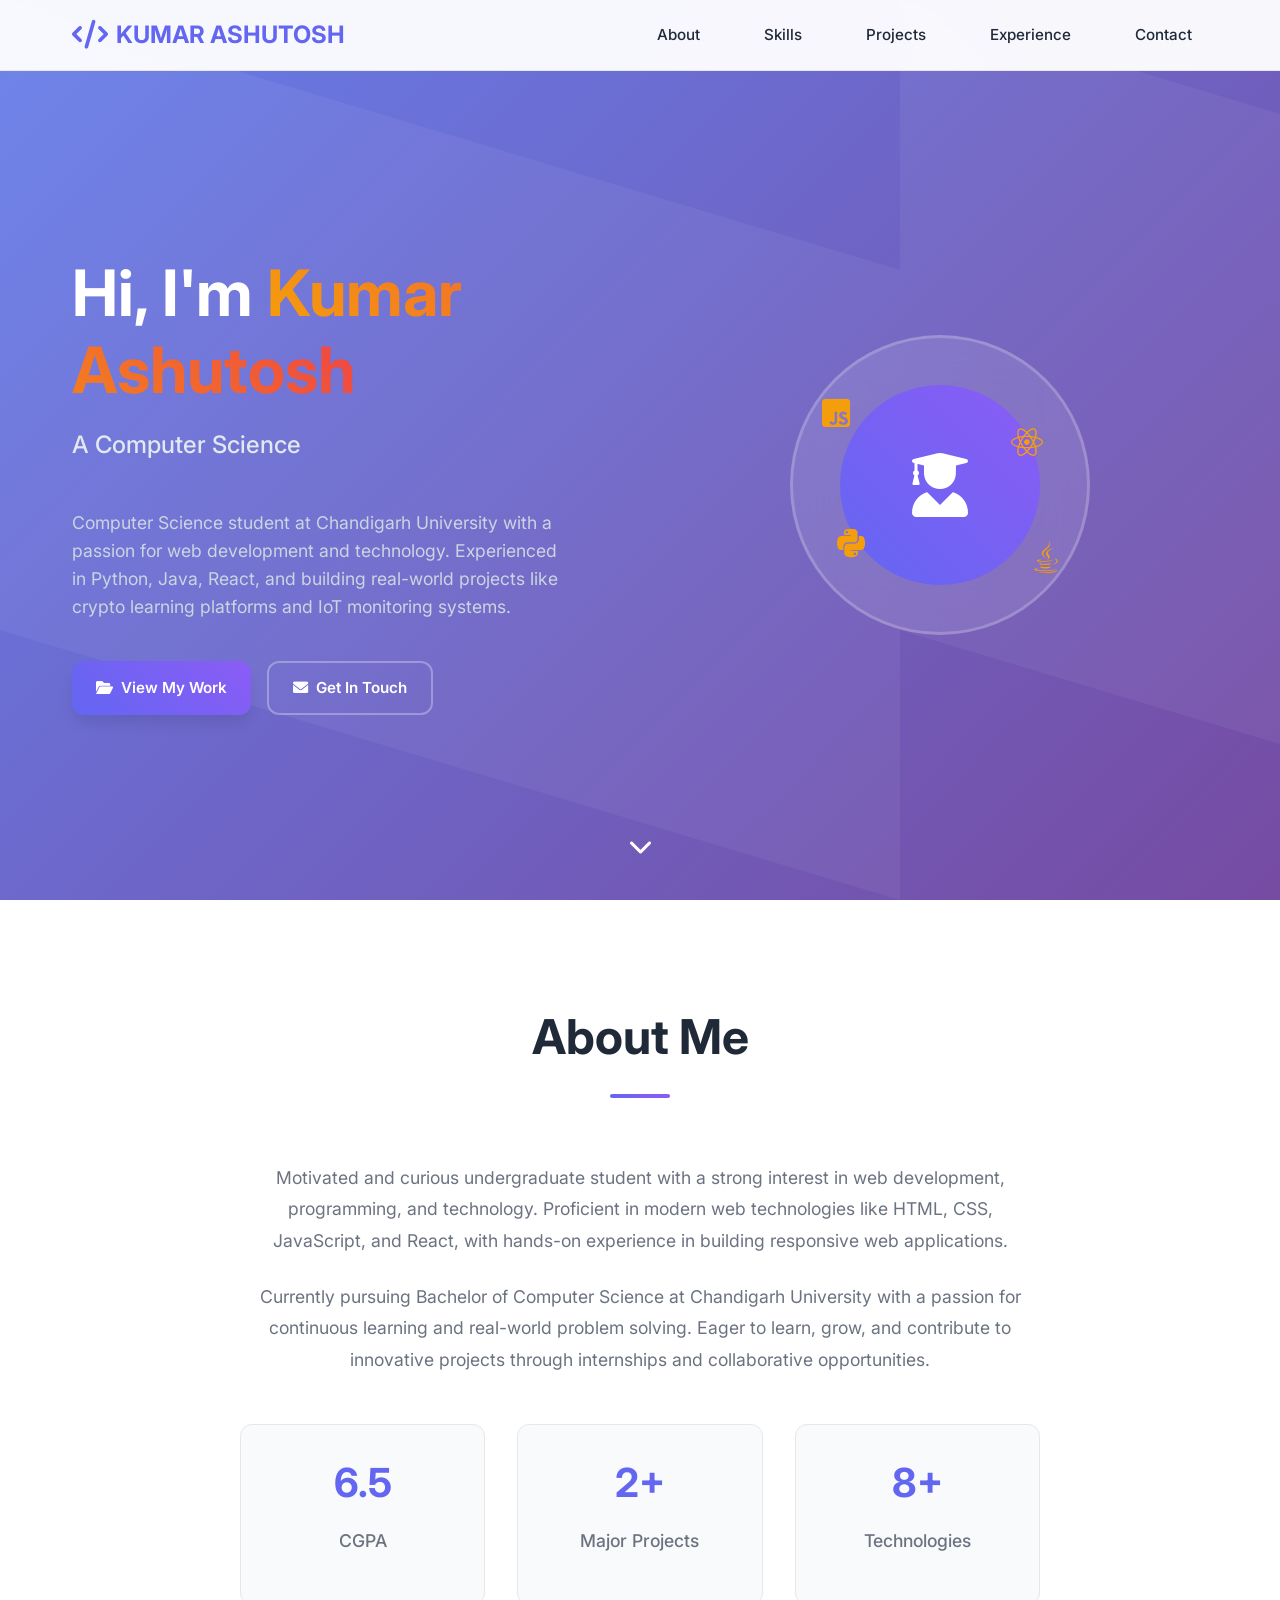
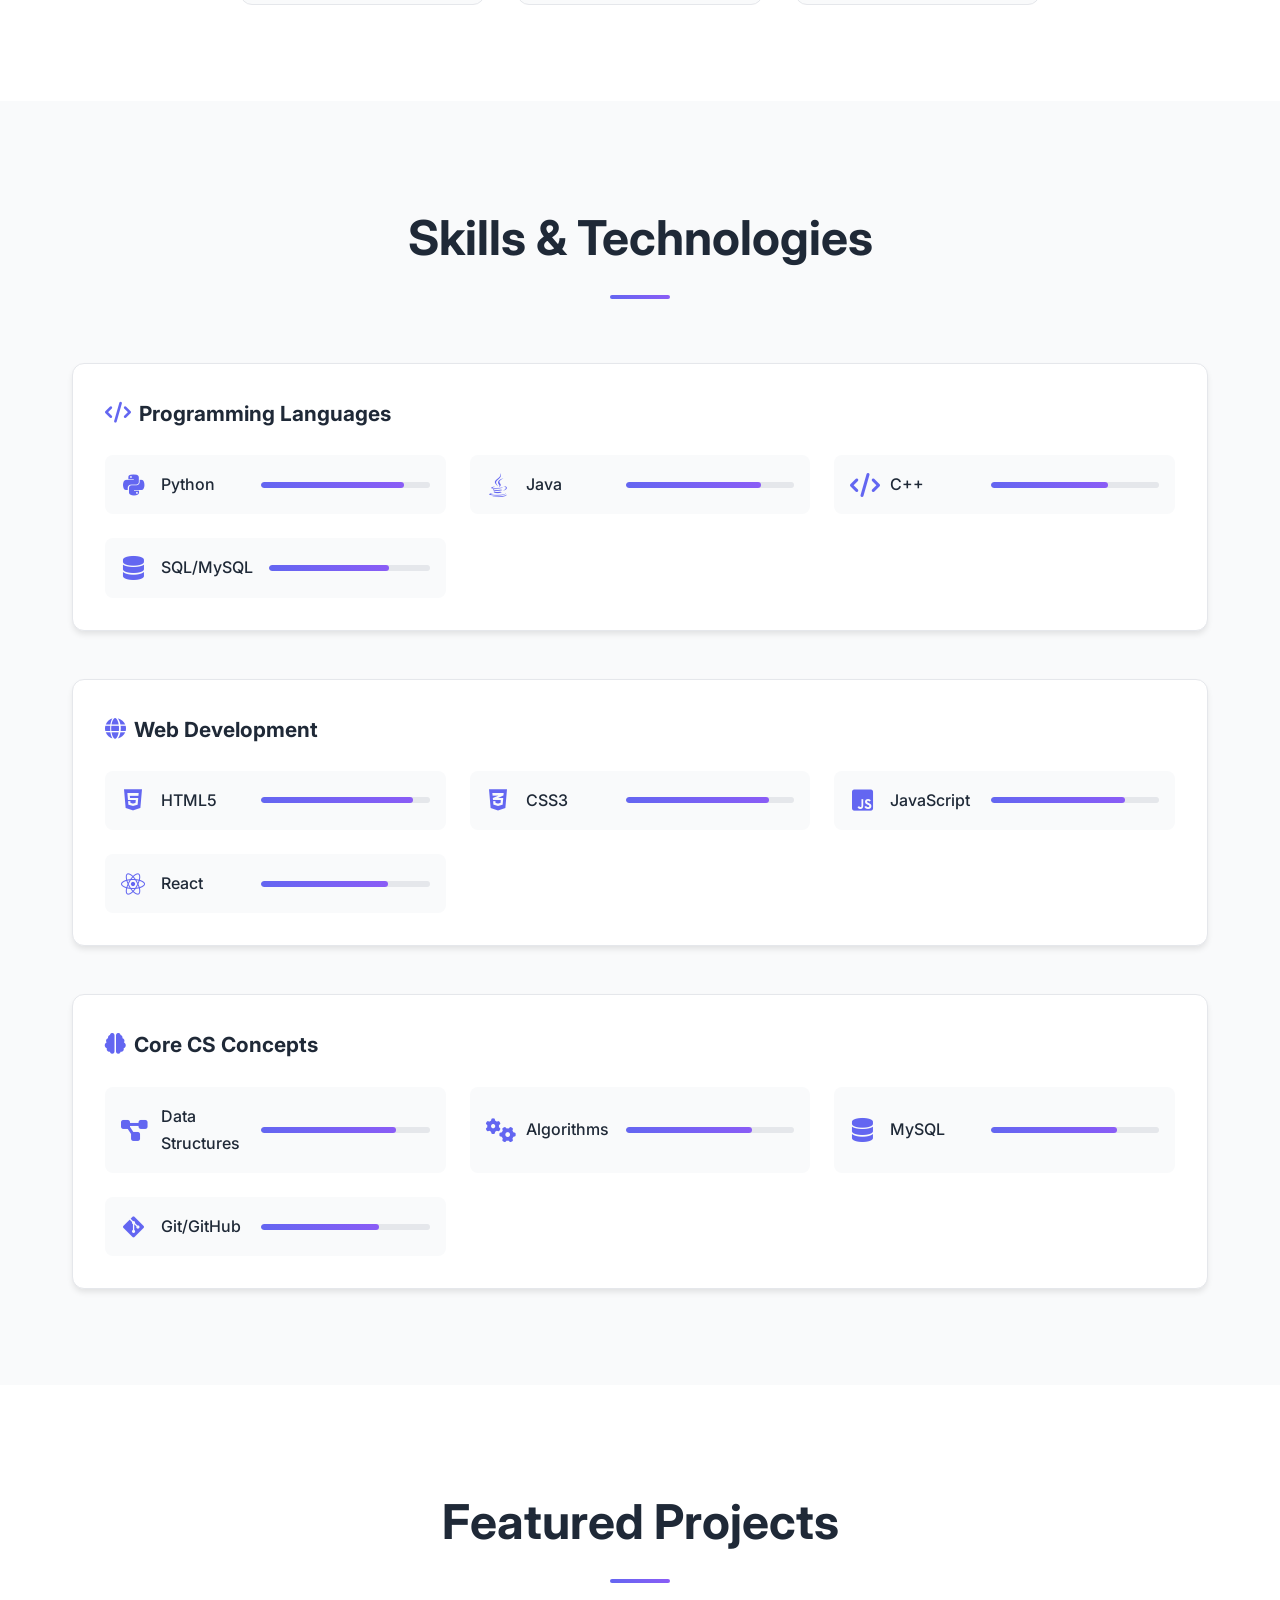
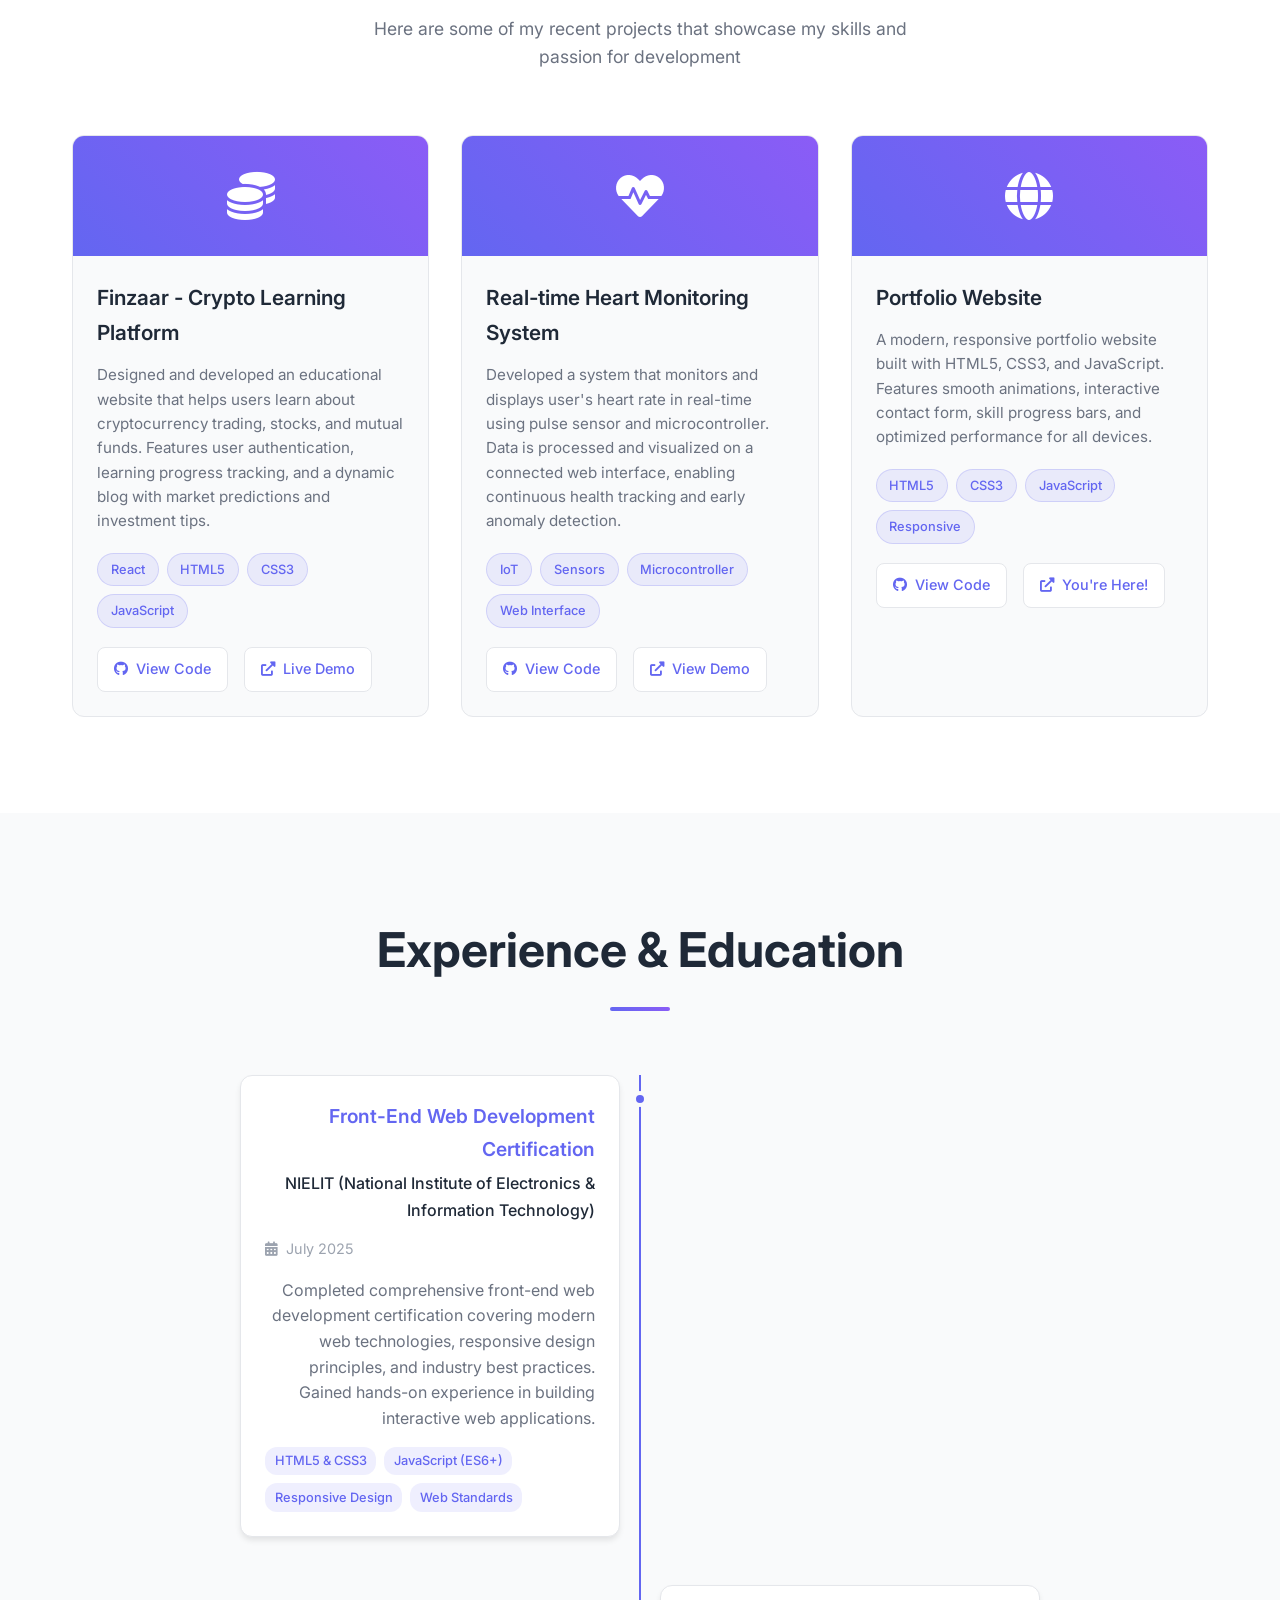
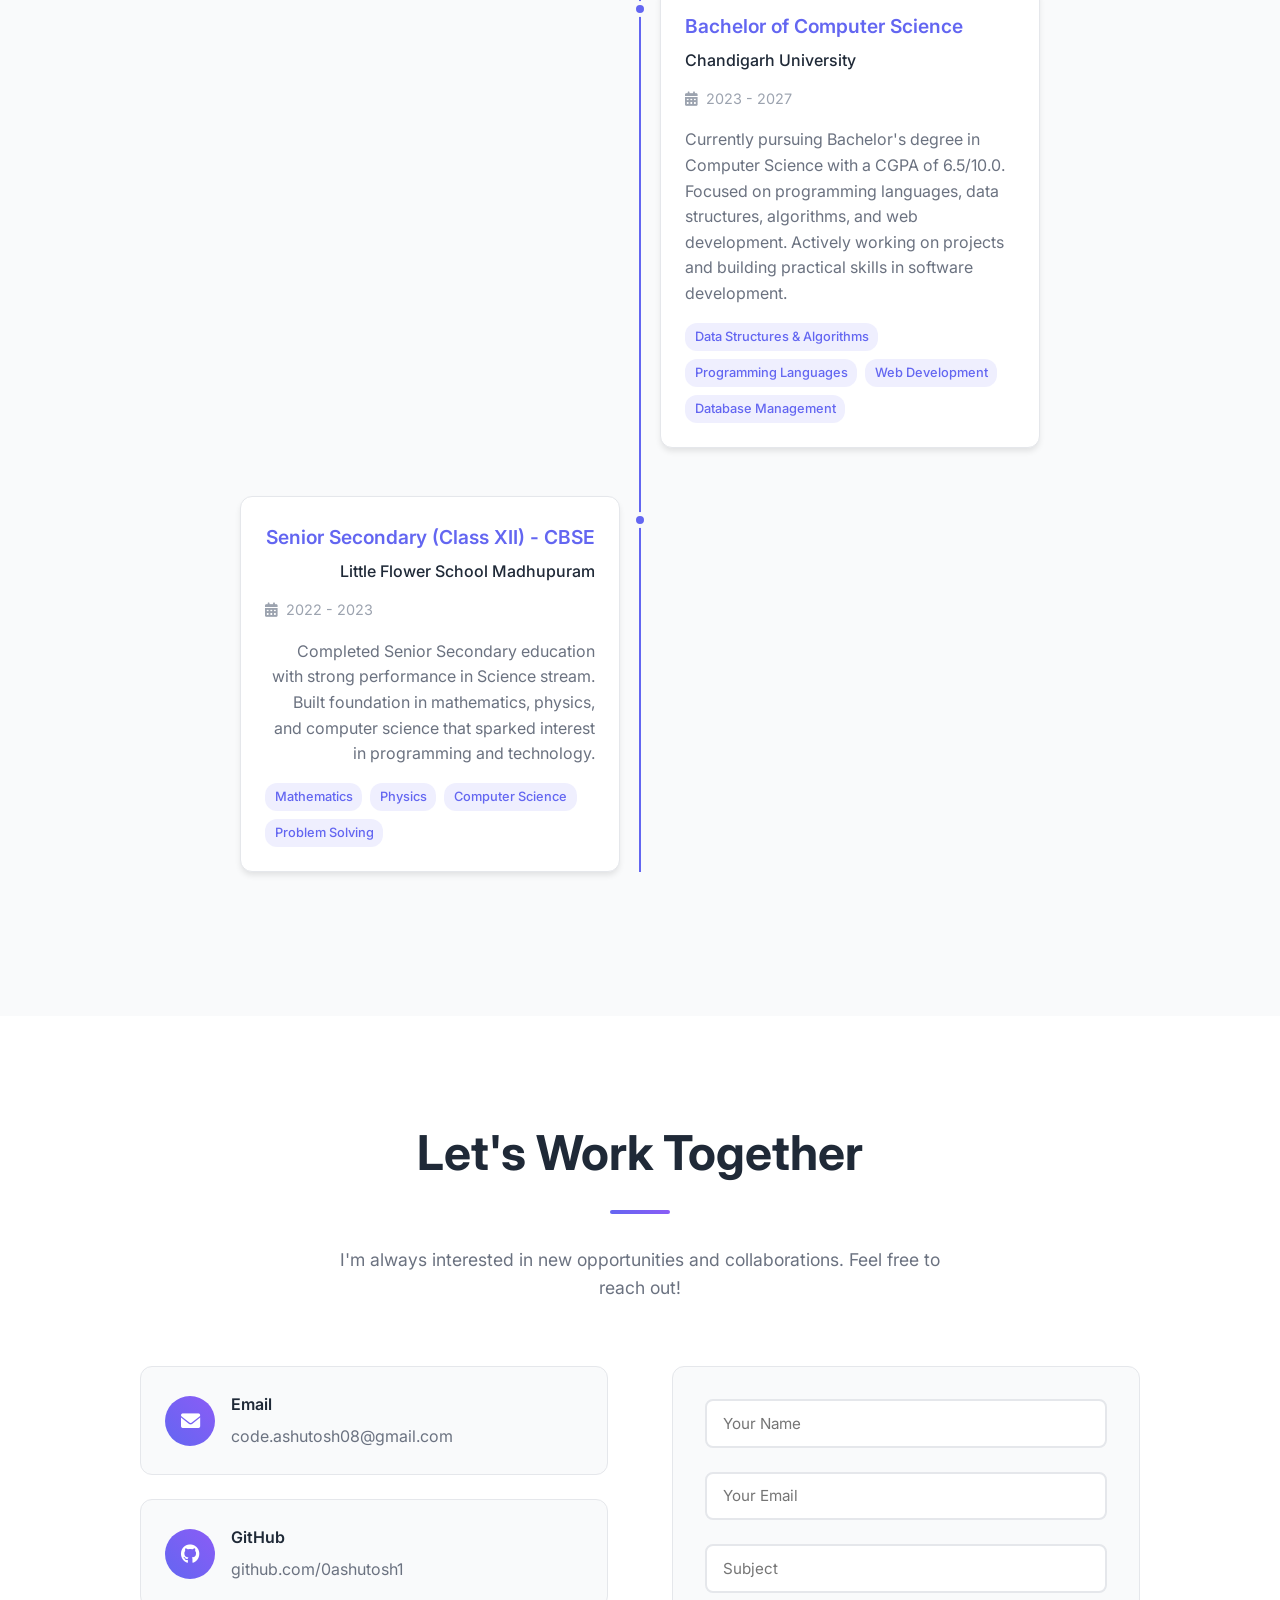
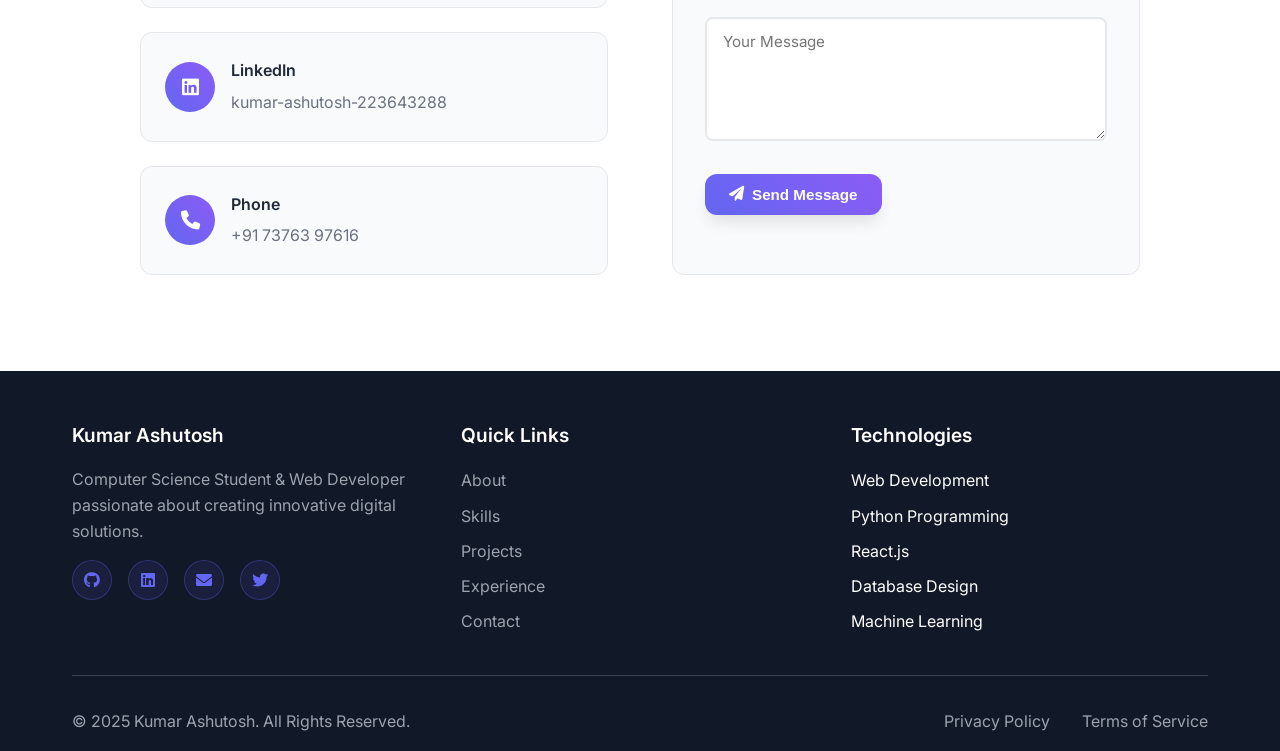
==== Index.html @ 4b85e3ca "Initial commit: Portfolio website with modern design and interactive features" ====
<!DOCTYPE html>
<html lang="en">
<head>
  <meta charset="UTF-8">
  <meta name="viewport" content="width=device-width, initial-scale=1.0">
  <meta name="description" content="Kumar Ashutosh - Computer Science Student & Web Developer Portfolio. Showcasing projects in web development, programming, and software engineering.">
  <meta name="keywords" content="Kumar Ashutosh, Computer Science, Web Developer, Portfolio, Python, JavaScript, React, Programming">
  <meta name="author" content="Kumar Ashutosh">
  <meta property="og:title" content="Kumar Ashutosh - Portfolio">
  <meta property="og:description" content="Computer Science Student & Web Developer Portfolio">
  <meta property="og:type" content="website">
  <title>Kumar Ashutosh | Computer Science Student & Web Developer</title>
  <link rel="stylesheet" href="style.css">
  <link rel="preconnect" href="https://fonts.googleapis.com">
  <link rel="preconnect" href="https://fonts.gstatic.com" crossorigin>
  <link href="https://fonts.googleapis.com/css2?family=Inter:wght@300;400;500;600;700&display=swap" rel="stylesheet">
  <link rel="stylesheet" href="https://cdnjs.cloudflare.com/ajax/libs/font-awesome/6.0.0/css/all.min.css">
  <link rel="preload" href="style.css" as="style">
  <link rel="preload" href="script.js" as="script">
</head>
<body>
  <!-- Navbar -->
  <header class="navbar">
    <nav class="nav-container">
      <h1 class="logo">
        <i class="fas fa-code"></i>
        KUMAR ASHUTOSH
      </h1>
      <div class="nav-menu">
        <ul>
          <li><a href="#about" class="nav-link">About</a></li>
          <li><a href="#skills" class="nav-link">Skills</a></li>
          <li><a href="#projects" class="nav-link">Projects</a></li>
          <li><a href="#experience" class="nav-link">Experience</a></li>
          <li><a href="#contact" class="nav-link">Contact</a></li>
        </ul>
      </div>
      <div class="hamburger" role="button" tabindex="0" aria-label="Toggle mobile menu" aria-expanded="false">
        <span></span>
        <span></span>
        <span></span>
      </div>
    </nav>
  </header>

  <!-- Hero Section -->
  <section class="hero" id="home">
    <div class="hero-content">
      <div class="hero-text">
        <h1>Hi, I'm <span class="highlight">Kumar Ashutosh</span></h1>
        <div class="typing-container" aria-live="polite">
          <p class="typing-text">A Computer Science Student</p>
        </div>
        <p class="hero-description">Computer Science student at Chandigarh University with a passion for web development and technology. Experienced in Python, Java, React, and building real-world projects like crypto learning platforms and IoT monitoring systems.</p>
        <div class="hero-buttons">
          <a href="#projects" class="btn btn-primary">
            <i class="fas fa-folder-open"></i>
            View My Work
          </a>
          <a href="#contact" class="btn btn-secondary">
            <i class="fas fa-envelope"></i>
            Get In Touch
          </a>
        </div>
      </div>
      <div class="hero-image">
        <div class="profile-card">
          <div class="profile-img" role="img" aria-label="Profile illustration of Kumar Ashutosh as a computer science student">
            <i class="fas fa-user-graduate" aria-hidden="true"></i>
          </div>
          <div class="floating-icons">
            <i class="fab fa-js-square"></i>
            <i class="fab fa-react"></i>
            <i class="fab fa-python"></i>
            <i class="fab fa-java"></i>
          </div>
        </div>
      </div>
    </div>
    <div class="scroll-indicator">
      <i class="fas fa-chevron-down"></i>
    </div>
  </section>

  <!-- About -->
  <section id="about" class="section about-section">
    <div class="container">
      <div class="section-header">
        <h2>About Me</h2>
        <div class="section-divider"></div>
      </div>
      <div class="about-content">
        <div class="about-text">
          <p>Motivated and curious undergraduate student with a strong interest in web development, programming, and technology. Proficient in modern web technologies like HTML, CSS, JavaScript, and React, with hands-on experience in building responsive web applications.</p>
          <p>Currently pursuing Bachelor of Computer Science at Chandigarh University with a passion for continuous learning and real-world problem solving. Eager to learn, grow, and contribute to innovative projects through internships and collaborative opportunities.</p>
          <div class="stats-grid">
            <div class="stat-item">
              <h3>6.5</h3>
              <p>CGPA</p>
            </div>
            <div class="stat-item">
              <h3>2+</h3>
              <p>Major Projects</p>
            </div>
            <div class="stat-item">
              <h3>8+</h3>
              <p>Technologies</p>
            </div>
          </div>
        </div>
      </div>
    </div>
  </section>

  <!-- Skills -->
  <section id="skills" class="section skills-section">
    <div class="container">
      <div class="section-header">
        <h2>Skills & Technologies</h2>
        <div class="section-divider"></div>
      </div>
      <div class="skills-content">
        <div class="skills-category">
          <h3><i class="fas fa-code"></i> Programming Languages</h3>
          <div class="skills-grid">
            <div class="skill-item">
              <i class="fab fa-python"></i>
              <span>Python</span>
              <div class="skill-bar"><div class="skill-progress" data-width="85"></div></div>
            </div>
            <div class="skill-item">
              <i class="fab fa-java"></i>
              <span>Java</span>
              <div class="skill-bar" role="progressbar" aria-valuenow="80" aria-valuemin="0" aria-valuemax="100" aria-label="Java proficiency: 80%"><div class="skill-progress" data-width="80"></div></div>
            </div>
            <div class="skill-item">
              <i class="fas fa-code"></i>
              <span>C++</span>
              <div class="skill-bar" role="progressbar" aria-valuenow="70" aria-valuemin="0" aria-valuemax="100" aria-label="C++ proficiency: 70%"><div class="skill-progress" data-width="70"></div></div>
            </div>
            <div class="skill-item">
              <i class="fas fa-database"></i>
              <span>SQL/MySQL</span>
              <div class="skill-bar" role="progressbar" aria-valuenow="75" aria-valuemin="0" aria-valuemax="100" aria-label="SQL/MySQL proficiency: 75%"><div class="skill-progress" data-width="75"></div></div>
            </div>
          </div>
        </div>
        
        <div class="skills-category">
          <h3><i class="fas fa-globe"></i> Web Development</h3>
          <div class="skills-grid">
            <div class="skill-item">
              <i class="fab fa-html5"></i>
              <span>HTML5</span>
              <div class="skill-bar"><div class="skill-progress" data-width="90"></div></div>
            </div>
            <div class="skill-item">
              <i class="fab fa-css3-alt"></i>
              <span>CSS3</span>
              <div class="skill-bar"><div class="skill-progress" data-width="85"></div></div>
            </div>
            <div class="skill-item">
              <i class="fab fa-js-square"></i>
              <span>JavaScript</span>
              <div class="skill-bar"><div class="skill-progress" data-width="80"></div></div>
            </div>
            <div class="skill-item">
              <i class="fab fa-react"></i>
              <span>React</span>
              <div class="skill-bar"><div class="skill-progress" data-width="75"></div></div>
            </div>
          </div>
        </div>
        
        <div class="skills-category">
          <h3><i class="fas fa-brain"></i> Core CS Concepts</h3>
          <div class="skills-grid">
            <div class="skill-item">
              <i class="fas fa-project-diagram"></i>
              <span>Data Structures</span>
              <div class="skill-bar"><div class="skill-progress" data-width="80"></div></div>
            </div>
            <div class="skill-item">
              <i class="fas fa-cogs"></i>
              <span>Algorithms</span>
              <div class="skill-bar"><div class="skill-progress" data-width="75"></div></div>
            </div>
            <div class="skill-item">
              <i class="fas fa-database"></i>
              <span>MySQL</span>
              <div class="skill-bar"><div class="skill-progress" data-width="75"></div></div>
            </div>
            <div class="skill-item">
              <i class="fab fa-git-alt"></i>
              <span>Git/GitHub</span>
              <div class="skill-bar"><div class="skill-progress" data-width="70"></div></div>
            </div>
          </div>
        </div>
      </div>
    </div>
  </section>

  <!-- Projects -->
  <section id="projects" class="section projects-section">
    <div class="container">
      <div class="section-header">
        <h2>Featured Projects</h2>
        <div class="section-divider"></div>
        <p>Here are some of my recent projects that showcase my skills and passion for development</p>
      </div>
      <div class="project-container">
        <div class="project-card">
          <div class="project-image">
            <i class="fas fa-coins"></i>
          </div>
          <div class="project-content">
            <h3>Finzaar - Crypto Learning Platform</h3>
            <p>Designed and developed an educational website that helps users learn about cryptocurrency trading, stocks, and mutual funds. Features user authentication, learning progress tracking, and a dynamic blog with market predictions and investment tips.</p>
            <div class="project-tech">
              <span class="tech-tag">React</span>
              <span class="tech-tag">HTML5</span>
              <span class="tech-tag">CSS3</span>
              <span class="tech-tag">JavaScript</span>
            </div>
            <div class="project-links">
              <a href="https://github.com/0ashutosh1/finzaar" target="_blank" class="project-link">
                <i class="fab fa-github"></i>
                View Code
              </a>
              <a href="https://0ashutosh1.github.io/finzaar" target="_blank" class="project-link">
                <i class="fas fa-external-link-alt"></i>
                Live Demo
              </a>
            </div>
          </div>
        </div>
        
        <div class="project-card">
          <div class="project-image">
            <i class="fas fa-heartbeat"></i>
          </div>
          <div class="project-content">
            <h3>Real-time Heart Monitoring System</h3>
            <p>Developed a system that monitors and displays user's heart rate in real-time using pulse sensor and microcontroller. Data is processed and visualized on a connected web interface, enabling continuous health tracking and early anomaly detection.</p>
            <div class="project-tech">
              <span class="tech-tag">IoT</span>
              <span class="tech-tag">Sensors</span>
              <span class="tech-tag">Microcontroller</span>
              <span class="tech-tag">Web Interface</span>
            </div>
            <div class="project-links">
              <a href="https://github.com/0ashutosh1" target="_blank" class="project-link">
                <i class="fab fa-github"></i>
                View Code
              </a>
              <a href="#" class="project-link">
                <i class="fas fa-external-link-alt"></i>
                View Demo
              </a>
            </div>
          </div>
        </div>
        
        <div class="project-card">
          <div class="project-image">
            <i class="fas fa-globe"></i>
          </div>
          <div class="project-content">
            <h3>Portfolio Website</h3>
            <p>A modern, responsive portfolio website built with HTML5, CSS3, and JavaScript. Features smooth animations, interactive contact form, skill progress bars, and optimized performance for all devices.</p>
            <div class="project-tech">
              <span class="tech-tag">HTML5</span>
              <span class="tech-tag">CSS3</span>
              <span class="tech-tag">JavaScript</span>
              <span class="tech-tag">Responsive</span>
            </div>
            <div class="project-links">
              <a href="https://github.com/0ashutosh1" target="_blank" class="project-link">
                <i class="fab fa-github"></i>
                View Code
              </a>
              <a href="#" class="project-link">
                <i class="fas fa-external-link-alt"></i>
                You're Here!
              </a>
            </div>
          </div>
        </div>
      </div>
    </div>
  </section>

  <!-- Experience -->
  <section id="experience" class="section experience-section">
    <div class="container">
      <div class="section-header">
        <h2>Experience & Education</h2>
        <div class="section-divider"></div>
      </div>
      <div class="timeline">
        <div class="timeline-item">
          <div class="timeline-marker"></div>
          <div class="timeline-content">
            <h3>Front-End Web Development Certification</h3>
            <h4>NIELIT (National Institute of Electronics & Information Technology)</h4>
            <span class="timeline-date">
              <i class="fas fa-calendar-alt"></i>
              July 2025
            </span>
            <p>Completed comprehensive front-end web development certification covering modern web technologies, responsive design principles, and industry best practices. Gained hands-on experience in building interactive web applications.</p>
            <ul class="timeline-skills">
              <li>HTML5 & CSS3</li>
              <li>JavaScript (ES6+)</li>
              <li>Responsive Design</li>
              <li>Web Standards</li>
            </ul>
          </div>
        </div>
        
        <div class="timeline-item">
          <div class="timeline-marker"></div>
          <div class="timeline-content">
            <h3>Bachelor of Computer Science</h3>
            <h4>Chandigarh University</h4>
            <span class="timeline-date">
              <i class="fas fa-calendar-alt"></i>
              2023 - 2027
            </span>
            <p>Currently pursuing Bachelor's degree in Computer Science with a CGPA of 6.5/10.0. Focused on programming languages, data structures, algorithms, and web development. Actively working on projects and building practical skills in software development.</p>
            <ul class="timeline-skills">
              <li>Data Structures & Algorithms</li>
              <li>Programming Languages</li>
              <li>Web Development</li>
              <li>Database Management</li>
            </ul>
          </div>
        </div>
        
        <div class="timeline-item">
          <div class="timeline-marker"></div>
          <div class="timeline-content">
            <h3>Senior Secondary (Class XII) - CBSE</h3>
            <h4>Little Flower School Madhupuram</h4>
            <span class="timeline-date">
              <i class="fas fa-calendar-alt"></i>
              2022 - 2023
            </span>
            <p>Completed Senior Secondary education with strong performance in Science stream. Built foundation in mathematics, physics, and computer science that sparked interest in programming and technology.</p>
            <ul class="timeline-skills">
              <li>Mathematics</li>
              <li>Physics</li>
              <li>Computer Science</li>
              <li>Problem Solving</li>
            </ul>
          </div>
        </div>
      </div>
    </div>
  </section>

  <!-- Contact -->
  <section id="contact" class="section contact-section">
    <div class="container">
      <div class="section-header">
        <h2>Let's Work Together</h2>
        <div class="section-divider"></div>
        <p>I'm always interested in new opportunities and collaborations. Feel free to reach out!</p>
      </div>
      <div class="contact-content">
        <div class="contact-info">
          <div class="contact-item">
            <div class="contact-icon">
              <i class="fas fa-envelope"></i>
            </div>
            <div class="contact-details">
              <h3>Email</h3>
              <a href="mailto:code.ashutosh08@gmail.com">code.ashutosh08@gmail.com</a>
            </div>
          </div>
          
          <div class="contact-item">
            <div class="contact-icon">
              <i class="fab fa-github"></i>
            </div>
            <div class="contact-details">
              <h3>GitHub</h3>
              <a href="https://github.com/0ashutosh1" target="_blank">github.com/0ashutosh1</a>
            </div>
          </div>
          
          <div class="contact-item">
            <div class="contact-icon">
              <i class="fab fa-linkedin"></i>
            </div>
            <div class="contact-details">
              <h3>LinkedIn</h3>
              <a href="https://linkedin.com/in/kumar-ashutosh-223643288" target="_blank">kumar-ashutosh-223643288</a>
            </div>
          </div>
          
          <div class="contact-item">
            <div class="contact-icon">
              <i class="fas fa-phone"></i>
            </div>
            <div class="contact-details">
              <h3>Phone</h3>
              <a href="tel:+917376397616">+91 73763 97616</a>
            </div>
          </div>
        </div>
        
        <div class="contact-form">
          <form id="contactForm" action="https://formspree.io/f/xvgwzpla" method="POST">
            <div class="form-group">
              <input type="text" id="name" name="name" placeholder="Your Name" required>
            </div>
            <div class="form-group">
              <input type="email" id="email" name="email" placeholder="Your Email" required>
            </div>
            <div class="form-group">
              <input type="text" id="subject" name="subject" placeholder="Subject" required>
            </div>
            <div class="form-group">
              <textarea id="message" name="message" placeholder="Your Message" rows="5" required></textarea>
            </div>
            <button type="submit" class="btn btn-primary">
              <i class="fas fa-paper-plane"></i>
              Send Message
            </button>
          </form>
        </div>
      </div>
    </div>
  </section>

  <!-- Footer -->
  <footer class="footer">
    <div class="container">
      <div class="footer-content">
        <div class="footer-section">
          <h3>Kumar Ashutosh</h3>
          <p>Computer Science Student & Web Developer passionate about creating innovative digital solutions.</p>
          <div class="social-links">
            <a href="https://github.com/0ashutosh1" target="_blank" aria-label="GitHub">
              <i class="fab fa-github"></i>
            </a>
            <a href="https://linkedin.com/in/kumar-ashutosh-223643288" target="_blank" aria-label="LinkedIn">
              <i class="fab fa-linkedin"></i>
            </a>
            <a href="mailto:code.ashutosh08@gmail.com" aria-label="Email">
              <i class="fas fa-envelope"></i>
            </a>
            <a href="#" target="_blank" aria-label="Twitter">
              <i class="fab fa-twitter"></i>
            </a>
          </div>
        </div>
        
        <div class="footer-section">
          <h3>Quick Links</h3>
          <ul>
            <li><a href="#about">About</a></li>
            <li><a href="#skills">Skills</a></li>
            <li><a href="#projects">Projects</a></li>
            <li><a href="#experience">Experience</a></li>
            <li><a href="#contact">Contact</a></li>
          </ul>
        </div>
        
        <div class="footer-section">
          <h3>Technologies</h3>
          <ul>
            <li>Web Development</li>
            <li>Python Programming</li>
            <li>React.js</li>
            <li>Database Design</li>
            <li>Machine Learning</li>
          </ul>
        </div>
      </div>
      
      <div class="footer-bottom">
        <p>© 2025 Kumar Ashutosh. All Rights Reserved.</p>
        <div class="footer-links">
          <a href="#privacy">Privacy Policy</a>
          <a href="#terms">Terms of Service</a>
        </div>
      </div>
    </div>
  </footer>

  <!-- Scroll to Top Button -->
  <button id="scrollToTop" class="scroll-to-top" aria-label="Scroll to top">
    <i class="fas fa-chevron-up"></i>
  </button>

  <script src="script.js"></script>
</body>
</html>
---- style.css ----
/* CSS Variables */
:root {
  --primary-color: #6366f1;
  --secondary-color: #8b5cf6;
  --accent-color: #f59e0b;
  --text-primary: #1f2937;
  --text-secondary: #6b7280;
  --text-light: #9ca3af;
  --bg-primary: #ffffff;
  --bg-secondary: #f9fafb;
  --bg-dark: #111827;
  --border-color: #e5e7eb;
  --shadow-light: 0 4px 6px -1px rgba(0, 0, 0, 0.1);
  --shadow-medium: 0 10px 15px -3px rgba(0, 0, 0, 0.1);
  --shadow-heavy: 0 25px 50px -12px rgba(0, 0, 0, 0.25);
  --border-radius: 12px;
  --transition: all 0.3s cubic-bezier(0.4, 0, 0.2, 1);
  --max-width: 1200px;
}

/* Dark mode variables */
[data-theme="dark"] {
  --text-primary: #f9fafb;
  --text-secondary: #d1d5db;
  --text-light: #9ca3af;
  --bg-primary: #1f2937;
  --bg-secondary: #111827;
  --bg-dark: #030712;
  --border-color: #374151;
}

/* General Reset */
* {
  margin: 0;
  padding: 0;
  box-sizing: border-box;
}

html {
  scroll-behavior: smooth;
  font-size: 16px;
}

body {
  font-family: 'Inter', -apple-system, BlinkMacSystemFont, 'Segoe UI', Roboto, sans-serif;
  background: var(--bg-secondary);
  color: var(--text-primary);
  line-height: 1.7;
  overflow-x: hidden;
  transition: var(--transition);
}

.container {
  max-width: var(--max-width);
  margin: 0 auto;
  padding: 0 2rem;
}

/* Navigation */
.navbar {
  position: fixed;
  top: 0;
  width: 100%;
  background: rgba(255, 255, 255, 0.95);
  backdrop-filter: blur(20px);
  border-bottom: 1px solid var(--border-color);
  z-index: 1000;
  transition: var(--transition);
}

.navbar.scrolled {
  background: rgba(255, 255, 255, 0.98);
  box-shadow: var(--shadow-medium);
}

.nav-container {
  max-width: var(--max-width);
  margin: 0 auto;
  padding: 0 2rem;
  display: flex;
  justify-content: space-between;
  align-items: center;
  height: 70px;
}

.logo {
  font-size: 1.5rem;
  font-weight: 700;
  color: var(--primary-color);
  display: flex;
  align-items: center;
  gap: 0.5rem;
  text-decoration: none;
}

.logo i {
  font-size: 1.8rem;
}

.nav-menu ul {
  display: flex;
  list-style: none;
  gap: 2rem;
  margin: 0;
  padding: 0;
}

.nav-link {
  color: var(--text-primary);
  text-decoration: none;
  font-weight: 500;
  font-size: 0.95rem;
  padding: 0.5rem 1rem;
  border-radius: 8px;
  transition: var(--transition);
  position: relative;
}

.nav-link::after {
  content: '';
  position: absolute;
  bottom: -2px;
  left: 50%;
  width: 0;
  height: 2px;
  background: var(--primary-color);
  transition: var(--transition);
  transform: translateX(-50%);
}

.nav-link:hover::after,
.nav-link.active::after {
  width: 80%;
}

.nav-link:hover {
  color: var(--primary-color);
  background: rgba(99, 102, 241, 0.1);
}

/* Mobile Menu */
.hamburger {
  display: none;
  flex-direction: column;
  cursor: pointer;
  padding: 0.5rem;
}

.hamburger span {
  width: 25px;
  height: 3px;
  background: var(--text-primary);
  margin: 3px 0;
  transition: var(--transition);
  border-radius: 3px;
}

.hamburger.active span:nth-child(1) {
  transform: rotate(45deg) translate(6px, 6px);
}

.hamburger.active span:nth-child(2) {
  opacity: 0;
}

.hamburger.active span:nth-child(3) {
  transform: rotate(-45deg) translate(6px, -6px);
}

/* Hero Section */
.hero {
  min-height: 100vh;
  display: flex;
  align-items: center;
  justify-content: center;
  position: relative;
  background: linear-gradient(135deg, #667eea 0%, #764ba2 100%);
  overflow: hidden;
  padding-top: 70px;
}

.hero::before {
  content: '';
  position: absolute;
  top: 0;
  left: 0;
  right: 0;
  bottom: 0;
  background: url('data:image/svg+xml,<svg xmlns="http://www.w3.org/2000/svg" viewBox="0 0 1000 1000"><polygon fill="rgba(255,255,255,0.05)" points="0,0 1000,300 1000,1000 0,700"/></svg>');
  z-index: 1;
}

.hero-content {
  display: grid;
  grid-template-columns: 1fr 1fr;
  gap: 4rem;
  align-items: center;
  max-width: var(--max-width);
  margin: 0 auto;
  padding: 0 2rem;
  position: relative;
  z-index: 2;
}

.hero-text {
  color: white;
}

.hero-text h1 {
  font-size: clamp(2.5rem, 5vw, 4rem);
  font-weight: 700;
  line-height: 1.2;
  margin-bottom: 1rem;
  opacity: 0;
  animation: slideInUp 1s ease-out 0.5s forwards;
}

.highlight {
  background: linear-gradient(45deg, #f59e0b, #ef4444);
  -webkit-background-clip: text;
  -webkit-text-fill-color: transparent;
  background-clip: text;
  position: relative;
}

.typing-container {
  height: 60px;
  margin-bottom: 1.5rem;
  opacity: 0;
  animation: slideInUp 1s ease-out 0.7s forwards;
}

.typing-text {
  font-size: 1.5rem;
  font-weight: 500;
  color: #e2e8f0;
}

.hero-description {
  font-size: 1.1rem;
  line-height: 1.6;
  color: #cbd5e1;
  margin-bottom: 2.5rem;
  max-width: 500px;
  opacity: 0;
  animation: slideInUp 1s ease-out 0.9s forwards;
}

.hero-buttons {
  display: flex;
  gap: 1rem;
  flex-wrap: wrap;
  opacity: 0;
  animation: slideInUp 1s ease-out 1.1s forwards;
}

/* Buttons */
.btn {
  display: inline-flex;
  align-items: center;
  gap: 0.5rem;
  padding: 0.75rem 1.5rem;
  font-weight: 600;
  text-decoration: none;
  border-radius: var(--border-radius);
  transition: var(--transition);
  font-size: 0.95rem;
  border: none;
  cursor: pointer;
  position: relative;
  overflow: hidden;
}

.btn::before {
  content: '';
  position: absolute;
  top: 0;
  left: -100%;
  width: 100%;
  height: 100%;
  background: linear-gradient(90deg, transparent, rgba(255,255,255,0.2), transparent);
  transition: left 0.5s;
}

.btn:hover::before {
  left: 100%;
}

.btn-primary {
  background: linear-gradient(45deg, var(--primary-color), var(--secondary-color));
  color: white;
  box-shadow: var(--shadow-medium);
}

.btn-primary:hover {
  transform: translateY(-2px);
  box-shadow: var(--shadow-heavy);
}

.btn-secondary {
  background: transparent;
  color: white;
  border: 2px solid rgba(255,255,255,0.3);
}

.btn-secondary:hover {
  background: rgba(255,255,255,0.1);
  border-color: rgba(255,255,255,0.5);
  transform: translateY(-2px);
}

/* Hero Image */
.hero-image {
  display: flex;
  justify-content: center;
  align-items: center;
  position: relative;
}

.profile-card {
  position: relative;
  width: 300px;
  height: 300px;
  background: rgba(255,255,255,0.1);
  backdrop-filter: blur(20px);
  border-radius: 50%;
  display: flex;
  align-items: center;
  justify-content: center;
  border: 3px solid rgba(255,255,255,0.2);
  opacity: 0;
  animation: scaleIn 1s ease-out 1.3s forwards;
}

.profile-img {
  width: 200px;
  height: 200px;
  background: linear-gradient(45deg, var(--primary-color), var(--secondary-color));
  border-radius: 50%;
  display: flex;
  align-items: center;
  justify-content: center;
  color: white;
  font-size: 4rem;
}

.floating-icons {
  position: absolute;
  inset: 0;
}

.floating-icons i {
  position: absolute;
  color: var(--accent-color);
  font-size: 2rem;
  animation: float 3s ease-in-out infinite;
}

.floating-icons i:nth-child(1) {
  top: 20%;
  left: 10%;
  animation-delay: 0s;
}

.floating-icons i:nth-child(2) {
  top: 30%;
  right: 15%;
  animation-delay: 0.5s;
}

.floating-icons i:nth-child(3) {
  bottom: 25%;
  left: 15%;
  animation-delay: 1s;
}

.floating-icons i:nth-child(4) {
  bottom: 20%;
  right: 10%;
  animation-delay: 1.5s;
}

.scroll-indicator {
  position: absolute;
  bottom: 2rem;
  left: 50%;
  transform: translateX(-50%);
  color: white;
  font-size: 1.5rem;
  animation: bounce 2s infinite;
  cursor: pointer;
}

/* Animations */
@keyframes slideInUp {
  from {
    opacity: 0;
    transform: translateY(30px);
  }
  to {
    opacity: 1;
    transform: translateY(0);
  }
}

@keyframes scaleIn {
  from {
    opacity: 0;
    transform: scale(0.8);
  }
  to {
    opacity: 1;
    transform: scale(1);
  }
}

@keyframes float {
  0%, 100% { transform: translateY(0px); }
  50% { transform: translateY(-10px); }
}

@keyframes bounce {
  0%, 20%, 50%, 80%, 100% { transform: translateX(-50%) translateY(0); }
  40% { transform: translateX(-50%) translateY(-10px); }
  60% { transform: translateX(-50%) translateY(-5px); }
}

/* Section Styling */
.section {
  padding: 6rem 0;
  position: relative;
}

.section-header {
  text-align: center;
  margin-bottom: 4rem;
}

.section-header h2 {
  font-size: clamp(2rem, 4vw, 3rem);
  font-weight: 700;
  color: var(--text-primary);
  margin-bottom: 1rem;
}

.section-divider {
  width: 60px;
  height: 4px;
  background: linear-gradient(45deg, var(--primary-color), var(--secondary-color));
  margin: 1rem auto 2rem;
  border-radius: 2px;
}

.section-header p {
  font-size: 1.1rem;
  color: var(--text-secondary);
  max-width: 600px;
  margin: 0 auto;
  line-height: 1.6;
}

/* About Section */
.about-section {
  background: var(--bg-primary);
}

.about-content {
  max-width: 800px;
  margin: 0 auto;
  text-align: center;
}

.about-text p {
  font-size: 1.1rem;
  color: var(--text-secondary);
  margin-bottom: 1.5rem;
  line-height: 1.8;
}

.stats-grid {
  display: grid;
  grid-template-columns: repeat(auto-fit, minmax(150px, 1fr));
  gap: 2rem;
  margin-top: 3rem;
}

.stat-item {
  text-align: center;
  padding: 1.5rem;
  background: var(--bg-secondary);
  border-radius: var(--border-radius);
  border: 1px solid var(--border-color);
  transition: var(--transition);
}

.stat-item:hover {
  transform: translateY(-5px);
  box-shadow: var(--shadow-medium);
}

.stat-item h3 {
  font-size: 2.5rem;
  font-weight: 700;
  color: var(--primary-color);
  margin-bottom: 0.5rem;
}

.stat-item p {
  color: var(--text-secondary);
  font-weight: 500;
}

/* Skills Section */
.skills-section {
  background: var(--bg-secondary);
}

.skills-content {
  display: grid;
  gap: 3rem;
}

.skills-category {
  background: var(--bg-primary);
  padding: 2rem;
  border-radius: var(--border-radius);
  border: 1px solid var(--border-color);
  box-shadow: var(--shadow-light);
}

.skills-category h3 {
  display: flex;
  align-items: center;
  gap: 0.5rem;
  font-size: 1.3rem;
  color: var(--text-primary);
  margin-bottom: 1.5rem;
}

.skills-category h3 i {
  color: var(--primary-color);
}

.skills-grid {
  display: grid;
  grid-template-columns: repeat(auto-fit, minmax(250px, 1fr));
  gap: 1.5rem;
}

.skill-item {
  display: flex;
  align-items: center;
  gap: 1rem;
  padding: 1rem;
  background: var(--bg-secondary);
  border-radius: 8px;
  transition: var(--transition);
}

.skill-item:hover {
  transform: translateX(5px);
  background: rgba(99, 102, 241, 0.05);
}

.skill-item i {
  font-size: 1.5rem;
  color: var(--primary-color);
  width: 24px;
  text-align: center;
}

.skill-item span {
  font-weight: 500;
  color: var(--text-primary);
  flex: 1;
}

.skill-bar {
  flex: 2;
  height: 6px;
  background: var(--border-color);
  border-radius: 3px;
  overflow: hidden;
}

.skill-progress {
  height: 100%;
  background: linear-gradient(45deg, var(--primary-color), var(--secondary-color));
  border-radius: 3px;
  transition: width 2s ease-in-out;
  width: 0%;
}

/* Projects Section */
.projects-section {
  background: var(--bg-primary);
}

.project-container {
  display: grid;
  grid-template-columns: repeat(auto-fit, minmax(350px, 1fr));
  gap: 2rem;
}

.project-card {
  background: var(--bg-secondary);
  border-radius: var(--border-radius);
  overflow: hidden;
  border: 1px solid var(--border-color);
  transition: var(--transition);
  cursor: pointer;
}

.project-card:hover {
  transform: translateY(-10px);
  box-shadow: var(--shadow-heavy);
  border-color: var(--primary-color);
}

.project-image {
  height: 120px;
  background: linear-gradient(45deg, var(--primary-color), var(--secondary-color));
  display: flex;
  align-items: center;
  justify-content: center;
  position: relative;
  overflow: hidden;
}

.project-image::before {
  content: '';
  position: absolute;
  top: 0;
  left: -100%;
  width: 100%;
  height: 100%;
  background: linear-gradient(90deg, transparent, rgba(255,255,255,0.2), transparent);
  transition: left 0.6s;
}

.project-card:hover .project-image::before {
  left: 100%;
}

.project-image i {
  font-size: 3rem;
  color: white;
  z-index: 1;
}

.project-content {
  padding: 1.5rem;
}

.project-content h3 {
  font-size: 1.3rem;
  font-weight: 600;
  color: var(--text-primary);
  margin-bottom: 0.8rem;
}

.project-content p {
  color: var(--text-secondary);
  line-height: 1.6;
  margin-bottom: 1.2rem;
  font-size: 0.95rem;
}

.project-tech {
  display: flex;
  flex-wrap: wrap;
  gap: 0.5rem;
  margin-bottom: 1.2rem;
}

.tech-tag {
  background: rgba(99, 102, 241, 0.1);
  color: var(--primary-color);
  padding: 0.3rem 0.8rem;
  border-radius: 20px;
  font-size: 0.8rem;
  font-weight: 500;
  border: 1px solid rgba(99, 102, 241, 0.2);
}

.project-links {
  display: flex;
  gap: 1rem;
}

.project-link {
  display: inline-flex;
  align-items: center;
  gap: 0.5rem;
  padding: 0.6rem 1rem;
  background: var(--bg-primary);
  color: var(--primary-color);
  text-decoration: none;
  border-radius: 8px;
  font-weight: 500;
  border: 1px solid var(--border-color);
  transition: var(--transition);
  font-size: 0.9rem;
}

.project-link:hover {
  background: var(--primary-color);
  color: white;
  transform: translateY(-2px);
}

/* Experience Section */
.experience-section {
  background: var(--bg-secondary);
}

.timeline {
  max-width: 800px;
  margin: 0 auto;
  position: relative;
}

.timeline::before {
  content: '';
  position: absolute;
  left: 50%;
  top: 0;
  bottom: 0;
  width: 2px;
  background: var(--primary-color);
  transform: translateX(-50%);
}

.timeline-item {
  position: relative;
  margin-bottom: 3rem;
  width: calc(50% - 20px);
}

.timeline-item:nth-child(odd) {
  left: 0;
  text-align: right;
}

.timeline-item:nth-child(even) {
  left: calc(50% + 20px);
  text-align: left;
}

.timeline-marker {
  position: absolute;
  width: 16px;
  height: 16px;
  background: var(--primary-color);
  border-radius: 50%;
  border: 4px solid var(--bg-secondary);
  top: 1rem;
}

.timeline-item:nth-child(odd) .timeline-marker {
  right: -28px;
}

.timeline-item:nth-child(even) .timeline-marker {
  left: -28px;
}

.timeline-content {
  background: var(--bg-primary);
  padding: 1.5rem;
  border-radius: var(--border-radius);
  border: 1px solid var(--border-color);
  box-shadow: var(--shadow-light);
  transition: var(--transition);
}

.timeline-content:hover {
  box-shadow: var(--shadow-medium);
  transform: translateY(-2px);
}

.timeline-content h3 {
  color: var(--primary-color);
  font-size: 1.2rem;
  font-weight: 600;
  margin-bottom: 0.3rem;
}

.timeline-content h4 {
  color: var(--text-primary);
  font-size: 1rem;
  font-weight: 500;
  margin-bottom: 0.8rem;
}

.timeline-date {
  display: flex;
  align-items: center;
  gap: 0.5rem;
  color: var(--text-light);
  font-size: 0.9rem;
  margin-bottom: 1rem;
}

.timeline-content p {
  color: var(--text-secondary);
  line-height: 1.6;
  margin-bottom: 1rem;
}

.timeline-skills {
  display: flex;
  flex-wrap: wrap;
  gap: 0.5rem;
  list-style: none;
  margin: 0;
  padding: 0;
}

.timeline-skills li {
  background: rgba(99, 102, 241, 0.1);
  color: var(--primary-color);
  padding: 0.2rem 0.6rem;
  border-radius: 12px;
  font-size: 0.8rem;
  font-weight: 500;
}

/* Contact Section */
.contact-section {
  background: var(--bg-primary);
}

.contact-content {
  display: grid;
  grid-template-columns: 1fr 1fr;
  gap: 4rem;
  max-width: 1000px;
  margin: 0 auto;
}

.contact-info {
  display: flex;
  flex-direction: column;
  gap: 1.5rem;
}

.contact-item {
  display: flex;
  align-items: center;
  gap: 1rem;
  padding: 1.5rem;
  background: var(--bg-secondary);
  border-radius: var(--border-radius);
  border: 1px solid var(--border-color);
  transition: var(--transition);
}

.contact-item:hover {
  transform: translateX(5px);
  box-shadow: var(--shadow-light);
}

.contact-icon {
  width: 50px;
  height: 50px;
  background: linear-gradient(45deg, var(--primary-color), var(--secondary-color));
  border-radius: 50%;
  display: flex;
  align-items: center;
  justify-content: center;
  color: white;
  font-size: 1.2rem;
}

.contact-details h3 {
  color: var(--text-primary);
  font-size: 1rem;
  font-weight: 600;
  margin-bottom: 0.3rem;
}

.contact-details a {
  color: var(--text-secondary);
  text-decoration: none;
  transition: var(--transition);
}

.contact-details a:hover {
  color: var(--primary-color);
}

/* Contact Form */
.contact-form {
  background: var(--bg-secondary);
  padding: 2rem;
  border-radius: var(--border-radius);
  border: 1px solid var(--border-color);
}

.form-group {
  margin-bottom: 1.5rem;
}

.form-group input,
.form-group textarea {
  width: 100%;
  padding: 0.8rem 1rem;
  border: 2px solid var(--border-color);
  border-radius: 8px;
  background: var(--bg-primary);
  color: var(--text-primary);
  font-size: 0.95rem;
  transition: var(--transition);
  font-family: inherit;
}

.form-group input:focus,
.form-group textarea:focus {
  outline: none;
  border-color: var(--primary-color);
  box-shadow: 0 0 0 3px rgba(99, 102, 241, 0.1);
}

.form-group textarea {
  resize: vertical;
  min-height: 120px;
}

/* Footer */
.footer {
  background: var(--bg-dark);
  color: white;
  padding: 3rem 0 1rem;
}

.footer-content {
  display: grid;
  grid-template-columns: repeat(auto-fit, minmax(250px, 1fr));
  gap: 2rem;
  margin-bottom: 2rem;
}

.footer-section h3 {
  color: white;
  font-size: 1.2rem;
  font-weight: 600;
  margin-bottom: 1rem;
}

.footer-section p {
  color: #9ca3af;
  line-height: 1.6;
  margin-bottom: 1rem;
}

.footer-section ul {
  list-style: none;
  padding: 0;
}

.footer-section ul li {
  margin-bottom: 0.5rem;
}

.footer-section ul li a {
  color: #9ca3af;
  text-decoration: none;
  transition: var(--transition);
}

.footer-section ul li a:hover {
  color: var(--primary-color);
}

.social-links {
  display: flex;
  gap: 1rem;
  margin-top: 1rem;
}

.social-links a {
  width: 40px;
  height: 40px;
  background: rgba(99, 102, 241, 0.1);
  border: 1px solid rgba(99, 102, 241, 0.3);
  border-radius: 50%;
  display: flex;
  align-items: center;
  justify-content: center;
  color: var(--primary-color);
  text-decoration: none;
  transition: var(--transition);
}

.social-links a:hover {
  background: var(--primary-color);
  color: white;
  transform: translateY(-2px);
}

.footer-bottom {
  border-top: 1px solid #374151;
  padding-top: 2rem;
  display: flex;
  justify-content: space-between;
  align-items: center;
  flex-wrap: wrap;
  gap: 1rem;
}

.footer-bottom p {
  color: #9ca3af;
  margin: 0;
}

.footer-links {
  display: flex;
  gap: 2rem;
}

.footer-links a {
  color: #9ca3af;
  text-decoration: none;
  transition: var(--transition);
}

.footer-links a:hover {
  color: var(--primary-color);
}

/* Scroll to Top Button */
.scroll-to-top {
  position: fixed;
  bottom: 2rem;
  right: 2rem;
  width: 50px;
  height: 50px;
  background: linear-gradient(45deg, var(--primary-color), var(--secondary-color));
  border: none;
  border-radius: 50%;
  color: white;
  font-size: 1.2rem;
  cursor: pointer;
  opacity: 0;
  visibility: hidden;
  transition: var(--transition);
  z-index: 1000;
  box-shadow: var(--shadow-medium);
}

.scroll-to-top.visible {
  opacity: 1;
  visibility: visible;
}

.scroll-to-top:hover {
  transform: translateY(-3px);
  box-shadow: var(--shadow-heavy);
}

/* Responsive Design */
@media (max-width: 768px) {
  .nav-menu {
    position: fixed;
    top: 70px;
    left: -100%;
    width: 100%;
    height: calc(100vh - 70px);
    background: rgba(255, 255, 255, 0.98);
    backdrop-filter: blur(20px);
    transition: var(--transition);
    z-index: 999;
  }

  .nav-menu.active {
    left: 0;
  }

  .nav-menu ul {
    flex-direction: column;
    gap: 0;
    padding: 2rem;
    height: 100%;
  }

  .nav-menu ul li {
    width: 100%;
  }

  .nav-link {
    display: block;
    padding: 1rem;
    text-align: center;
    font-size: 1.1rem;
  }

  .hamburger {
    display: flex;
  }

  .hero-content {
    grid-template-columns: 1fr;
    gap: 2rem;
    text-align: center;
  }

  .hero-text h1 {
    font-size: 2.5rem;
  }

  .hero-buttons {
    justify-content: center;
  }

  .profile-card {
    width: 250px;
    height: 250px;
  }

  .profile-img {
    width: 150px;
    height: 150px;
    font-size: 3rem;
  }

  .skills-grid {
    grid-template-columns: 1fr;
  }

  .project-container {
    grid-template-columns: 1fr;
  }

  .timeline::before {
    left: 20px;
  }

  .timeline-item {
    width: calc(100% - 40px);
    left: 40px !important;
    text-align: left !important;
  }

  .timeline-item .timeline-marker {
    left: -28px !important;
  }

  .contact-content {
    grid-template-columns: 1fr;
    gap: 2rem;
  }

  .footer-bottom {
    flex-direction: column;
    text-align: center;
  }

  .stats-grid {
    grid-template-columns: repeat(2, 1fr);
    gap: 1rem;
  }
}

@media (max-width: 480px) {
  .container {
    padding: 0 1rem;
  }

  .section {
    padding: 4rem 0;
  }

  .hero-text h1 {
    font-size: 2rem;
  }

  .typing-text {
    font-size: 1.2rem;
  }

  .hero-description {
    font-size: 1rem;
  }

  .btn {
    padding: 0.6rem 1.2rem;
    font-size: 0.9rem;
  }

  .stats-grid {
    grid-template-columns: 1fr;
  }

  .project-container {
    grid-template-columns: 1fr;
  }

  .skill-item {
    flex-direction: column;
    text-align: center;
    gap: 0.5rem;
  }

  .skill-bar {
    width: 100%;
  }
}

/* Utility Classes */
.fade-in {
  opacity: 0;
  transform: translateY(30px);
  transition: all 0.6s ease-out;
}

.fade-in.visible {
  opacity: 1;
  transform: translateY(0);
}

.slide-in-left {
  opacity: 0;
  transform: translateX(-30px);
  transition: all 0.6s ease-out;
}

.slide-in-left.visible {
  opacity: 1;
  transform: translateX(0);
}

.slide-in-right {
  opacity: 0;
  transform: translateX(30px);
  transition: all 0.6s ease-out;
}

.slide-in-right.visible {
  opacity: 1;
  transform: translateX(0);
}

/* Loading Animation */
.loading {
  position: relative;
  overflow: hidden;
}

.loading::before {
  content: '';
  position: absolute;
  top: 0;
  left: -100%;
  width: 100%;
  height: 100%;
  background: linear-gradient(90deg, transparent, rgba(99, 102, 241, 0.1), transparent);
  animation: loading 1.5s infinite;
}

@keyframes loading {
  0% { left: -100%; }
  100% { left: 100%; }
}
---- style.css ----
/* CSS Variables */
:root {
  --primary-color: #6366f1;
  --secondary-color: #8b5cf6;
  --accent-color: #f59e0b;
  --text-primary: #1f2937;
  --text-secondary: #6b7280;
  --text-light: #9ca3af;
  --bg-primary: #ffffff;
  --bg-secondary: #f9fafb;
  --bg-dark: #111827;
  --border-color: #e5e7eb;
  --shadow-light: 0 4px 6px -1px rgba(0, 0, 0, 0.1);
  --shadow-medium: 0 10px 15px -3px rgba(0, 0, 0, 0.1);
  --shadow-heavy: 0 25px 50px -12px rgba(0, 0, 0, 0.25);
  --border-radius: 12px;
  --transition: all 0.3s cubic-bezier(0.4, 0, 0.2, 1);
  --max-width: 1200px;
}

/* Dark mode variables */
[data-theme="dark"] {
  --text-primary: #f9fafb;
  --text-secondary: #d1d5db;
  --text-light: #9ca3af;
  --bg-primary: #1f2937;
  --bg-secondary: #111827;
  --bg-dark: #030712;
  --border-color: #374151;
}

/* General Reset */
* {
  margin: 0;
  padding: 0;
  box-sizing: border-box;
}

html {
  scroll-behavior: smooth;
  font-size: 16px;
}

body {
  font-family: 'Inter', -apple-system, BlinkMacSystemFont, 'Segoe UI', Roboto, sans-serif;
  background: var(--bg-secondary);
  color: var(--text-primary);
  line-height: 1.7;
  overflow-x: hidden;
  transition: var(--transition);
}

.container {
  max-width: var(--max-width);
  margin: 0 auto;
  padding: 0 2rem;
}

/* Navigation */
.navbar {
  position: fixed;
  top: 0;
  width: 100%;
  background: rgba(255, 255, 255, 0.95);
  backdrop-filter: blur(20px);
  border-bottom: 1px solid var(--border-color);
  z-index: 1000;
  transition: var(--transition);
}

.navbar.scrolled {
  background: rgba(255, 255, 255, 0.98);
  box-shadow: var(--shadow-medium);
}

.nav-container {
  max-width: var(--max-width);
  margin: 0 auto;
  padding: 0 2rem;
  display: flex;
  justify-content: space-between;
  align-items: center;
  height: 70px;
}

.logo {
  font-size: 1.5rem;
  font-weight: 700;
  color: var(--primary-color);
  display: flex;
  align-items: center;
  gap: 0.5rem;
  text-decoration: none;
}

.logo i {
  font-size: 1.8rem;
}

.nav-menu ul {
  display: flex;
  list-style: none;
  gap: 2rem;
  margin: 0;
  padding: 0;
}

.nav-link {
  color: var(--text-primary);
  text-decoration: none;
  font-weight: 500;
  font-size: 0.95rem;
  padding: 0.5rem 1rem;
  border-radius: 8px;
  transition: var(--transition);
  position: relative;
}

.nav-link::after {
  content: '';
  position: absolute;
  bottom: -2px;
  left: 50%;
  width: 0;
  height: 2px;
  background: var(--primary-color);
  transition: var(--transition);
  transform: translateX(-50%);
}

.nav-link:hover::after,
.nav-link.active::after {
  width: 80%;
}

.nav-link:hover {
  color: var(--primary-color);
  background: rgba(99, 102, 241, 0.1);
}

/* Mobile Menu */
.hamburger {
  display: none;
  flex-direction: column;
  cursor: pointer;
  padding: 0.5rem;
}

.hamburger span {
  width: 25px;
  height: 3px;
  background: var(--text-primary);
  margin: 3px 0;
  transition: var(--transition);
  border-radius: 3px;
}

.hamburger.active span:nth-child(1) {
  transform: rotate(45deg) translate(6px, 6px);
}

.hamburger.active span:nth-child(2) {
  opacity: 0;
}

.hamburger.active span:nth-child(3) {
  transform: rotate(-45deg) translate(6px, -6px);
}

/* Hero Section */
.hero {
  min-height: 100vh;
  display: flex;
  align-items: center;
  justify-content: center;
  position: relative;
  background: linear-gradient(135deg, #667eea 0%, #764ba2 100%);
  overflow: hidden;
  padding-top: 70px;
}

.hero::before {
  content: '';
  position: absolute;
  top: 0;
  left: 0;
  right: 0;
  bottom: 0;
  background: url('data:image/svg+xml,<svg xmlns="http://www.w3.org/2000/svg" viewBox="0 0 1000 1000"><polygon fill="rgba(255,255,255,0.05)" points="0,0 1000,300 1000,1000 0,700"/></svg>');
  z-index: 1;
}

.hero-content {
  display: grid;
  grid-template-columns: 1fr 1fr;
  gap: 4rem;
  align-items: center;
  max-width: var(--max-width);
  margin: 0 auto;
  padding: 0 2rem;
  position: relative;
  z-index: 2;
}

.hero-text {
  color: white;
}

.hero-text h1 {
  font-size: clamp(2.5rem, 5vw, 4rem);
  font-weight: 700;
  line-height: 1.2;
  margin-bottom: 1rem;
  opacity: 0;
  animation: slideInUp 1s ease-out 0.5s forwards;
}

.highlight {
  background: linear-gradient(45deg, #f59e0b, #ef4444);
  -webkit-background-clip: text;
  -webkit-text-fill-color: transparent;
  background-clip: text;
  position: relative;
}

.typing-container {
  height: 60px;
  margin-bottom: 1.5rem;
  opacity: 0;
  animation: slideInUp 1s ease-out 0.7s forwards;
}

.typing-text {
  font-size: 1.5rem;
  font-weight: 500;
  color: #e2e8f0;
}

.hero-description {
  font-size: 1.1rem;
  line-height: 1.6;
  color: #cbd5e1;
  margin-bottom: 2.5rem;
  max-width: 500px;
  opacity: 0;
  animation: slideInUp 1s ease-out 0.9s forwards;
}

.hero-buttons {
  display: flex;
  gap: 1rem;
  flex-wrap: wrap;
  opacity: 0;
  animation: slideInUp 1s ease-out 1.1s forwards;
}

/* Buttons */
.btn {
  display: inline-flex;
  align-items: center;
  gap: 0.5rem;
  padding: 0.75rem 1.5rem;
  font-weight: 600;
  text-decoration: none;
  border-radius: var(--border-radius);
  transition: var(--transition);
  font-size: 0.95rem;
  border: none;
  cursor: pointer;
  position: relative;
  overflow: hidden;
}

.btn::before {
  content: '';
  position: absolute;
  top: 0;
  left: -100%;
  width: 100%;
  height: 100%;
  background: linear-gradient(90deg, transparent, rgba(255,255,255,0.2), transparent);
  transition: left 0.5s;
}

.btn:hover::before {
  left: 100%;
}

.btn-primary {
  background: linear-gradient(45deg, var(--primary-color), var(--secondary-color));
  color: white;
  box-shadow: var(--shadow-medium);
}

.btn-primary:hover {
  transform: translateY(-2px);
  box-shadow: var(--shadow-heavy);
}

.btn-secondary {
  background: transparent;
  color: white;
  border: 2px solid rgba(255,255,255,0.3);
}

.btn-secondary:hover {
  background: rgba(255,255,255,0.1);
  border-color: rgba(255,255,255,0.5);
  transform: translateY(-2px);
}

/* Hero Image */
.hero-image {
  display: flex;
  justify-content: center;
  align-items: center;
  position: relative;
}

.profile-card {
  position: relative;
  width: 300px;
  height: 300px;
  background: rgba(255,255,255,0.1);
  backdrop-filter: blur(20px);
  border-radius: 50%;
  display: flex;
  align-items: center;
  justify-content: center;
  border: 3px solid rgba(255,255,255,0.2);
  opacity: 0;
  animation: scaleIn 1s ease-out 1.3s forwards;
}

.profile-img {
  width: 200px;
  height: 200px;
  background: linear-gradient(45deg, var(--primary-color), var(--secondary-color));
  border-radius: 50%;
  display: flex;
  align-items: center;
  justify-content: center;
  color: white;
  font-size: 4rem;
}

.floating-icons {
  position: absolute;
  inset: 0;
}

.floating-icons i {
  position: absolute;
  color: var(--accent-color);
  font-size: 2rem;
  animation: float 3s ease-in-out infinite;
}

.floating-icons i:nth-child(1) {
  top: 20%;
  left: 10%;
  animation-delay: 0s;
}

.floating-icons i:nth-child(2) {
  top: 30%;
  right: 15%;
  animation-delay: 0.5s;
}

.floating-icons i:nth-child(3) {
  bottom: 25%;
  left: 15%;
  animation-delay: 1s;
}

.floating-icons i:nth-child(4) {
  bottom: 20%;
  right: 10%;
  animation-delay: 1.5s;
}

.scroll-indicator {
  position: absolute;
  bottom: 2rem;
  left: 50%;
  transform: translateX(-50%);
  color: white;
  font-size: 1.5rem;
  animation: bounce 2s infinite;
  cursor: pointer;
}

/* Animations */
@keyframes slideInUp {
  from {
    opacity: 0;
    transform: translateY(30px);
  }
  to {
    opacity: 1;
    transform: translateY(0);
  }
}

@keyframes scaleIn {
  from {
    opacity: 0;
    transform: scale(0.8);
  }
  to {
    opacity: 1;
    transform: scale(1);
  }
}

@keyframes float {
  0%, 100% { transform: translateY(0px); }
  50% { transform: translateY(-10px); }
}

@keyframes bounce {
  0%, 20%, 50%, 80%, 100% { transform: translateX(-50%) translateY(0); }
  40% { transform: translateX(-50%) translateY(-10px); }
  60% { transform: translateX(-50%) translateY(-5px); }
}

/* Section Styling */
.section {
  padding: 6rem 0;
  position: relative;
}

.section-header {
  text-align: center;
  margin-bottom: 4rem;
}

.section-header h2 {
  font-size: clamp(2rem, 4vw, 3rem);
  font-weight: 700;
  color: var(--text-primary);
  margin-bottom: 1rem;
}

.section-divider {
  width: 60px;
  height: 4px;
  background: linear-gradient(45deg, var(--primary-color), var(--secondary-color));
  margin: 1rem auto 2rem;
  border-radius: 2px;
}

.section-header p {
  font-size: 1.1rem;
  color: var(--text-secondary);
  max-width: 600px;
  margin: 0 auto;
  line-height: 1.6;
}

/* About Section */
.about-section {
  background: var(--bg-primary);
}

.about-content {
  max-width: 800px;
  margin: 0 auto;
  text-align: center;
}

.about-text p {
  font-size: 1.1rem;
  color: var(--text-secondary);
  margin-bottom: 1.5rem;
  line-height: 1.8;
}

.stats-grid {
  display: grid;
  grid-template-columns: repeat(auto-fit, minmax(150px, 1fr));
  gap: 2rem;
  margin-top: 3rem;
}

.stat-item {
  text-align: center;
  padding: 1.5rem;
  background: var(--bg-secondary);
  border-radius: var(--border-radius);
  border: 1px solid var(--border-color);
  transition: var(--transition);
}

.stat-item:hover {
  transform: translateY(-5px);
  box-shadow: var(--shadow-medium);
}

.stat-item h3 {
  font-size: 2.5rem;
  font-weight: 700;
  color: var(--primary-color);
  margin-bottom: 0.5rem;
}

.stat-item p {
  color: var(--text-secondary);
  font-weight: 500;
}

/* Skills Section */
.skills-section {
  background: var(--bg-secondary);
}

.skills-content {
  display: grid;
  gap: 3rem;
}

.skills-category {
  background: var(--bg-primary);
  padding: 2rem;
  border-radius: var(--border-radius);
  border: 1px solid var(--border-color);
  box-shadow: var(--shadow-light);
}

.skills-category h3 {
  display: flex;
  align-items: center;
  gap: 0.5rem;
  font-size: 1.3rem;
  color: var(--text-primary);
  margin-bottom: 1.5rem;
}

.skills-category h3 i {
  color: var(--primary-color);
}

.skills-grid {
  display: grid;
  grid-template-columns: repeat(auto-fit, minmax(250px, 1fr));
  gap: 1.5rem;
}

.skill-item {
  display: flex;
  align-items: center;
  gap: 1rem;
  padding: 1rem;
  background: var(--bg-secondary);
  border-radius: 8px;
  transition: var(--transition);
}

.skill-item:hover {
  transform: translateX(5px);
  background: rgba(99, 102, 241, 0.05);
}

.skill-item i {
  font-size: 1.5rem;
  color: var(--primary-color);
  width: 24px;
  text-align: center;
}

.skill-item span {
  font-weight: 500;
  color: var(--text-primary);
  flex: 1;
}

.skill-bar {
  flex: 2;
  height: 6px;
  background: var(--border-color);
  border-radius: 3px;
  overflow: hidden;
}

.skill-progress {
  height: 100%;
  background: linear-gradient(45deg, var(--primary-color), var(--secondary-color));
  border-radius: 3px;
  transition: width 2s ease-in-out;
  width: 0%;
}

/* Projects Section */
.projects-section {
  background: var(--bg-primary);
}

.project-container {
  display: grid;
  grid-template-columns: repeat(auto-fit, minmax(350px, 1fr));
  gap: 2rem;
}

.project-card {
  background: var(--bg-secondary);
  border-radius: var(--border-radius);
  overflow: hidden;
  border: 1px solid var(--border-color);
  transition: var(--transition);
  cursor: pointer;
}

.project-card:hover {
  transform: translateY(-10px);
  box-shadow: var(--shadow-heavy);
  border-color: var(--primary-color);
}

.project-image {
  height: 120px;
  background: linear-gradient(45deg, var(--primary-color), var(--secondary-color));
  display: flex;
  align-items: center;
  justify-content: center;
  position: relative;
  overflow: hidden;
}

.project-image::before {
  content: '';
  position: absolute;
  top: 0;
  left: -100%;
  width: 100%;
  height: 100%;
  background: linear-gradient(90deg, transparent, rgba(255,255,255,0.2), transparent);
  transition: left 0.6s;
}

.project-card:hover .project-image::before {
  left: 100%;
}

.project-image i {
  font-size: 3rem;
  color: white;
  z-index: 1;
}

.project-content {
  padding: 1.5rem;
}

.project-content h3 {
  font-size: 1.3rem;
  font-weight: 600;
  color: var(--text-primary);
  margin-bottom: 0.8rem;
}

.project-content p {
  color: var(--text-secondary);
  line-height: 1.6;
  margin-bottom: 1.2rem;
  font-size: 0.95rem;
}

.project-tech {
  display: flex;
  flex-wrap: wrap;
  gap: 0.5rem;
  margin-bottom: 1.2rem;
}

.tech-tag {
  background: rgba(99, 102, 241, 0.1);
  color: var(--primary-color);
  padding: 0.3rem 0.8rem;
  border-radius: 20px;
  font-size: 0.8rem;
  font-weight: 500;
  border: 1px solid rgba(99, 102, 241, 0.2);
}

.project-links {
  display: flex;
  gap: 1rem;
}

.project-link {
  display: inline-flex;
  align-items: center;
  gap: 0.5rem;
  padding: 0.6rem 1rem;
  background: var(--bg-primary);
  color: var(--primary-color);
  text-decoration: none;
  border-radius: 8px;
  font-weight: 500;
  border: 1px solid var(--border-color);
  transition: var(--transition);
  font-size: 0.9rem;
}

.project-link:hover {
  background: var(--primary-color);
  color: white;
  transform: translateY(-2px);
}

/* Experience Section */
.experience-section {
  background: var(--bg-secondary);
}

.timeline {
  max-width: 800px;
  margin: 0 auto;
  position: relative;
}

.timeline::before {
  content: '';
  position: absolute;
  left: 50%;
  top: 0;
  bottom: 0;
  width: 2px;
  background: var(--primary-color);
  transform: translateX(-50%);
}

.timeline-item {
  position: relative;
  margin-bottom: 3rem;
  width: calc(50% - 20px);
}

.timeline-item:nth-child(odd) {
  left: 0;
  text-align: right;
}

.timeline-item:nth-child(even) {
  left: calc(50% + 20px);
  text-align: left;
}

.timeline-marker {
  position: absolute;
  width: 16px;
  height: 16px;
  background: var(--primary-color);
  border-radius: 50%;
  border: 4px solid var(--bg-secondary);
  top: 1rem;
}

.timeline-item:nth-child(odd) .timeline-marker {
  right: -28px;
}

.timeline-item:nth-child(even) .timeline-marker {
  left: -28px;
}

.timeline-content {
  background: var(--bg-primary);
  padding: 1.5rem;
  border-radius: var(--border-radius);
  border: 1px solid var(--border-color);
  box-shadow: var(--shadow-light);
  transition: var(--transition);
}

.timeline-content:hover {
  box-shadow: var(--shadow-medium);
  transform: translateY(-2px);
}

.timeline-content h3 {
  color: var(--primary-color);
  font-size: 1.2rem;
  font-weight: 600;
  margin-bottom: 0.3rem;
}

.timeline-content h4 {
  color: var(--text-primary);
  font-size: 1rem;
  font-weight: 500;
  margin-bottom: 0.8rem;
}

.timeline-date {
  display: flex;
  align-items: center;
  gap: 0.5rem;
  color: var(--text-light);
  font-size: 0.9rem;
  margin-bottom: 1rem;
}

.timeline-content p {
  color: var(--text-secondary);
  line-height: 1.6;
  margin-bottom: 1rem;
}

.timeline-skills {
  display: flex;
  flex-wrap: wrap;
  gap: 0.5rem;
  list-style: none;
  margin: 0;
  padding: 0;
}

.timeline-skills li {
  background: rgba(99, 102, 241, 0.1);
  color: var(--primary-color);
  padding: 0.2rem 0.6rem;
  border-radius: 12px;
  font-size: 0.8rem;
  font-weight: 500;
}

/* Contact Section */
.contact-section {
  background: var(--bg-primary);
}

.contact-content {
  display: grid;
  grid-template-columns: 1fr 1fr;
  gap: 4rem;
  max-width: 1000px;
  margin: 0 auto;
}

.contact-info {
  display: flex;
  flex-direction: column;
  gap: 1.5rem;
}

.contact-item {
  display: flex;
  align-items: center;
  gap: 1rem;
  padding: 1.5rem;
  background: var(--bg-secondary);
  border-radius: var(--border-radius);
  border: 1px solid var(--border-color);
  transition: var(--transition);
}

.contact-item:hover {
  transform: translateX(5px);
  box-shadow: var(--shadow-light);
}

.contact-icon {
  width: 50px;
  height: 50px;
  background: linear-gradient(45deg, var(--primary-color), var(--secondary-color));
  border-radius: 50%;
  display: flex;
  align-items: center;
  justify-content: center;
  color: white;
  font-size: 1.2rem;
}

.contact-details h3 {
  color: var(--text-primary);
  font-size: 1rem;
  font-weight: 600;
  margin-bottom: 0.3rem;
}

.contact-details a {
  color: var(--text-secondary);
  text-decoration: none;
  transition: var(--transition);
}

.contact-details a:hover {
  color: var(--primary-color);
}

/* Contact Form */
.contact-form {
  background: var(--bg-secondary);
  padding: 2rem;
  border-radius: var(--border-radius);
  border: 1px solid var(--border-color);
}

.form-group {
  margin-bottom: 1.5rem;
}

.form-group input,
.form-group textarea {
  width: 100%;
  padding: 0.8rem 1rem;
  border: 2px solid var(--border-color);
  border-radius: 8px;
  background: var(--bg-primary);
  color: var(--text-primary);
  font-size: 0.95rem;
  transition: var(--transition);
  font-family: inherit;
}

.form-group input:focus,
.form-group textarea:focus {
  outline: none;
  border-color: var(--primary-color);
  box-shadow: 0 0 0 3px rgba(99, 102, 241, 0.1);
}

.form-group textarea {
  resize: vertical;
  min-height: 120px;
}

/* Footer */
.footer {
  background: var(--bg-dark);
  color: white;
  padding: 3rem 0 1rem;
}

.footer-content {
  display: grid;
  grid-template-columns: repeat(auto-fit, minmax(250px, 1fr));
  gap: 2rem;
  margin-bottom: 2rem;
}

.footer-section h3 {
  color: white;
  font-size: 1.2rem;
  font-weight: 600;
  margin-bottom: 1rem;
}

.footer-section p {
  color: #9ca3af;
  line-height: 1.6;
  margin-bottom: 1rem;
}

.footer-section ul {
  list-style: none;
  padding: 0;
}

.footer-section ul li {
  margin-bottom: 0.5rem;
}

.footer-section ul li a {
  color: #9ca3af;
  text-decoration: none;
  transition: var(--transition);
}

.footer-section ul li a:hover {
  color: var(--primary-color);
}

.social-links {
  display: flex;
  gap: 1rem;
  margin-top: 1rem;
}

.social-links a {
  width: 40px;
  height: 40px;
  background: rgba(99, 102, 241, 0.1);
  border: 1px solid rgba(99, 102, 241, 0.3);
  border-radius: 50%;
  display: flex;
  align-items: center;
  justify-content: center;
  color: var(--primary-color);
  text-decoration: none;
  transition: var(--transition);
}

.social-links a:hover {
  background: var(--primary-color);
  color: white;
  transform: translateY(-2px);
}

.footer-bottom {
  border-top: 1px solid #374151;
  padding-top: 2rem;
  display: flex;
  justify-content: space-between;
  align-items: center;
  flex-wrap: wrap;
  gap: 1rem;
}

.footer-bottom p {
  color: #9ca3af;
  margin: 0;
}

.footer-links {
  display: flex;
  gap: 2rem;
}

.footer-links a {
  color: #9ca3af;
  text-decoration: none;
  transition: var(--transition);
}

.footer-links a:hover {
  color: var(--primary-color);
}

/* Scroll to Top Button */
.scroll-to-top {
  position: fixed;
  bottom: 2rem;
  right: 2rem;
  width: 50px;
  height: 50px;
  background: linear-gradient(45deg, var(--primary-color), var(--secondary-color));
  border: none;
  border-radius: 50%;
  color: white;
  font-size: 1.2rem;
  cursor: pointer;
  opacity: 0;
  visibility: hidden;
  transition: var(--transition);
  z-index: 1000;
  box-shadow: var(--shadow-medium);
}

.scroll-to-top.visible {
  opacity: 1;
  visibility: visible;
}

.scroll-to-top:hover {
  transform: translateY(-3px);
  box-shadow: var(--shadow-heavy);
}

/* Responsive Design */
@media (max-width: 768px) {
  .nav-menu {
    position: fixed;
    top: 70px;
    left: -100%;
    width: 100%;
    height: calc(100vh - 70px);
    background: rgba(255, 255, 255, 0.98);
    backdrop-filter: blur(20px);
    transition: var(--transition);
    z-index: 999;
  }

  .nav-menu.active {
    left: 0;
  }

  .nav-menu ul {
    flex-direction: column;
    gap: 0;
    padding: 2rem;
    height: 100%;
  }

  .nav-menu ul li {
    width: 100%;
  }

  .nav-link {
    display: block;
    padding: 1rem;
    text-align: center;
    font-size: 1.1rem;
  }

  .hamburger {
    display: flex;
  }

  .hero-content {
    grid-template-columns: 1fr;
    gap: 2rem;
    text-align: center;
  }

  .hero-text h1 {
    font-size: 2.5rem;
  }

  .hero-buttons {
    justify-content: center;
  }

  .profile-card {
    width: 250px;
    height: 250px;
  }

  .profile-img {
    width: 150px;
    height: 150px;
    font-size: 3rem;
  }

  .skills-grid {
    grid-template-columns: 1fr;
  }

  .project-container {
    grid-template-columns: 1fr;
  }

  .timeline::before {
    left: 20px;
  }

  .timeline-item {
    width: calc(100% - 40px);
    left: 40px !important;
    text-align: left !important;
  }

  .timeline-item .timeline-marker {
    left: -28px !important;
  }

  .contact-content {
    grid-template-columns: 1fr;
    gap: 2rem;
  }

  .footer-bottom {
    flex-direction: column;
    text-align: center;
  }

  .stats-grid {
    grid-template-columns: repeat(2, 1fr);
    gap: 1rem;
  }
}

@media (max-width: 480px) {
  .container {
    padding: 0 1rem;
  }

  .section {
    padding: 4rem 0;
  }

  .hero-text h1 {
    font-size: 2rem;
  }

  .typing-text {
    font-size: 1.2rem;
  }

  .hero-description {
    font-size: 1rem;
  }

  .btn {
    padding: 0.6rem 1.2rem;
    font-size: 0.9rem;
  }

  .stats-grid {
    grid-template-columns: 1fr;
  }

  .project-container {
    grid-template-columns: 1fr;
  }

  .skill-item {
    flex-direction: column;
    text-align: center;
    gap: 0.5rem;
  }

  .skill-bar {
    width: 100%;
  }
}

/* Utility Classes */
.fade-in {
  opacity: 0;
  transform: translateY(30px);
  transition: all 0.6s ease-out;
}

.fade-in.visible {
  opacity: 1;
  transform: translateY(0);
}

.slide-in-left {
  opacity: 0;
  transform: translateX(-30px);
  transition: all 0.6s ease-out;
}

.slide-in-left.visible {
  opacity: 1;
  transform: translateX(0);
}

.slide-in-right {
  opacity: 0;
  transform: translateX(30px);
  transition: all 0.6s ease-out;
}

.slide-in-right.visible {
  opacity: 1;
  transform: translateX(0);
}

/* Loading Animation */
.loading {
  position: relative;
  overflow: hidden;
}

.loading::before {
  content: '';
  position: absolute;
  top: 0;
  left: -100%;
  width: 100%;
  height: 100%;
  background: linear-gradient(90deg, transparent, rgba(99, 102, 241, 0.1), transparent);
  animation: loading 1.5s infinite;
}

@keyframes loading {
  0% { left: -100%; }
  100% { left: 100%; }
}
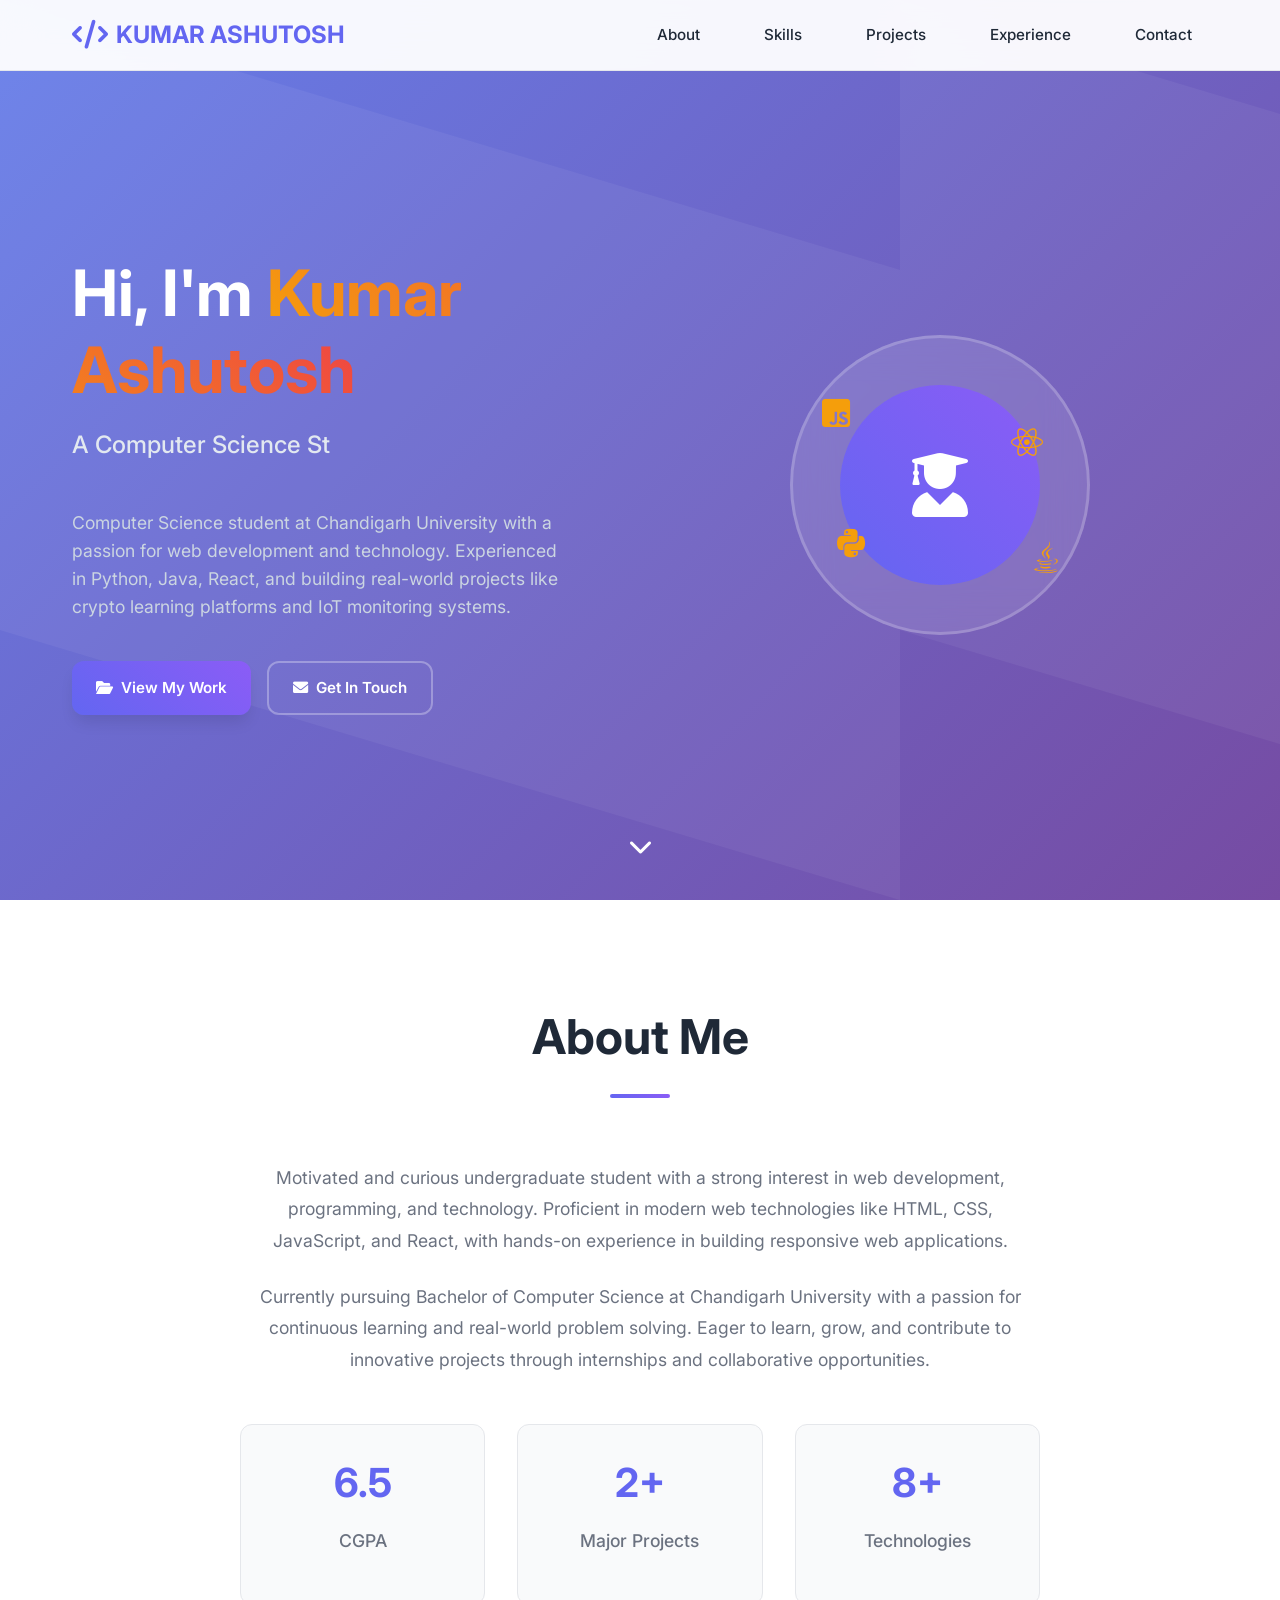
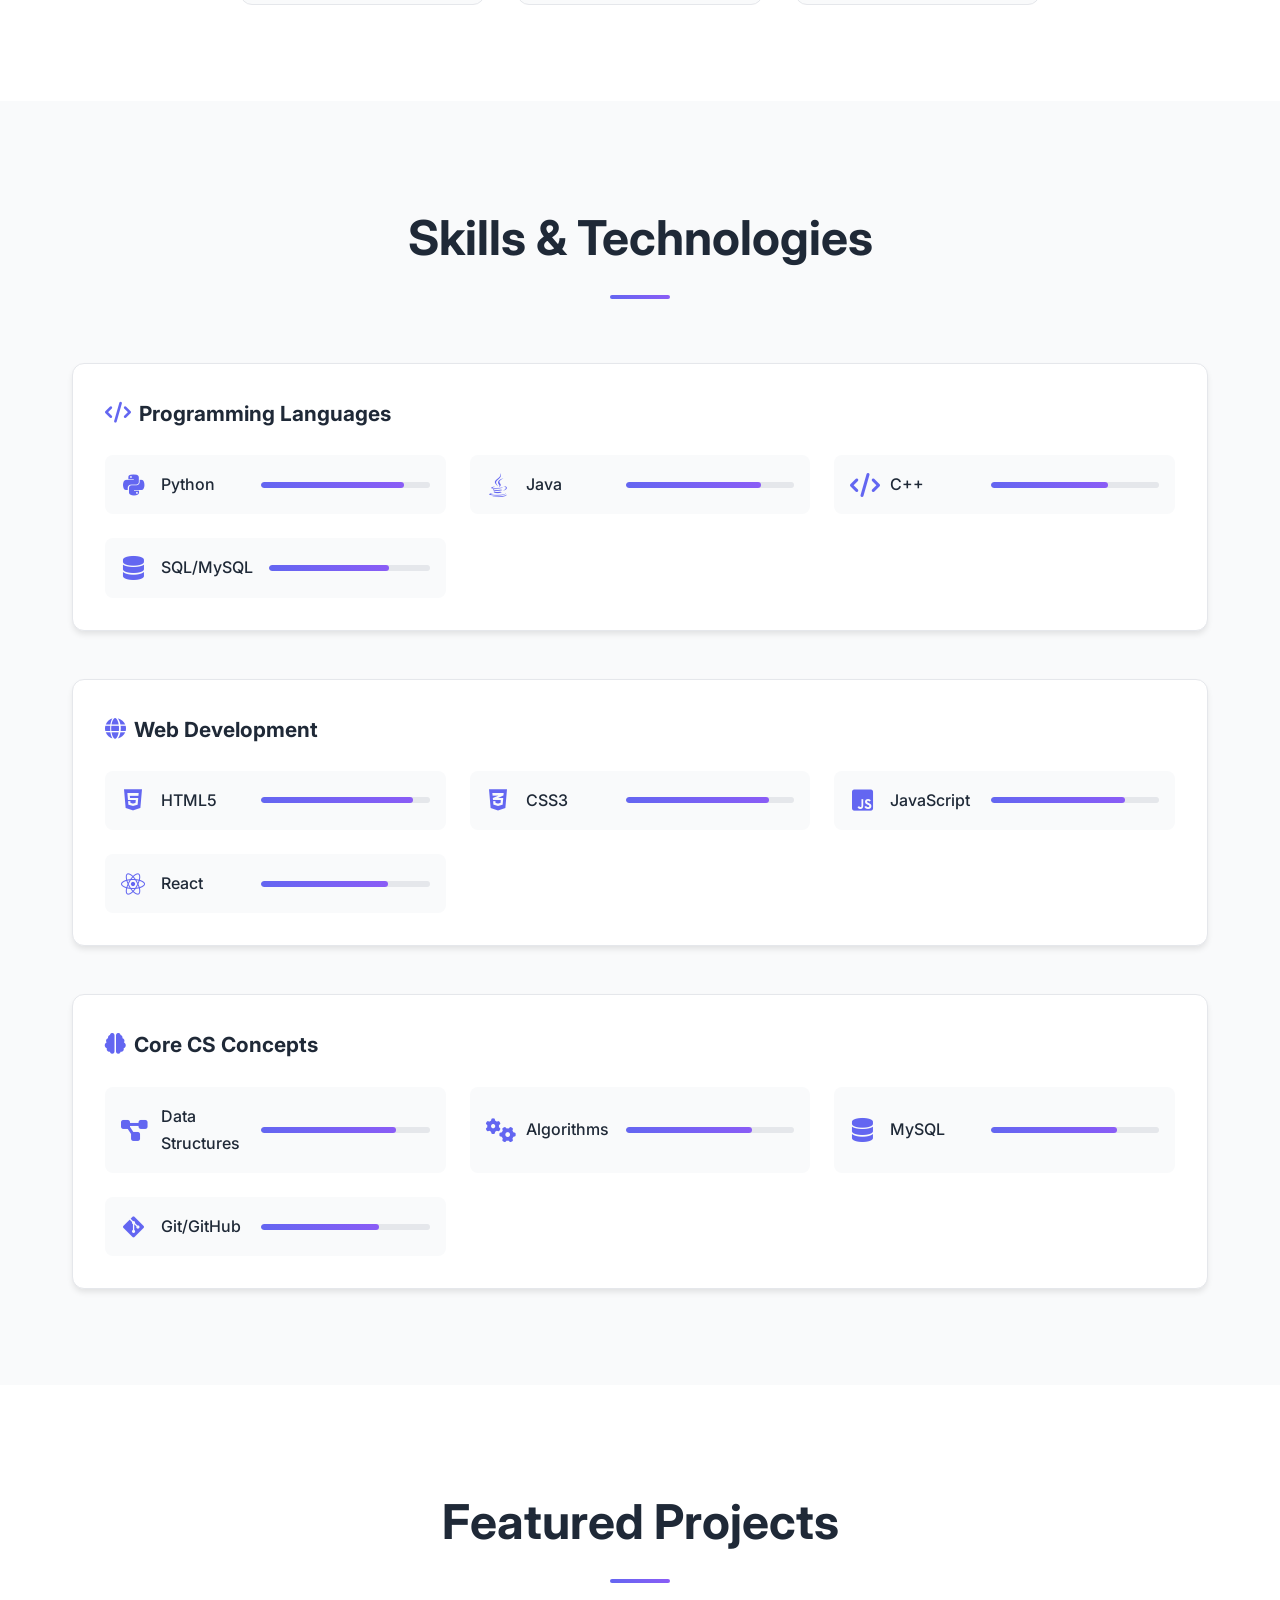
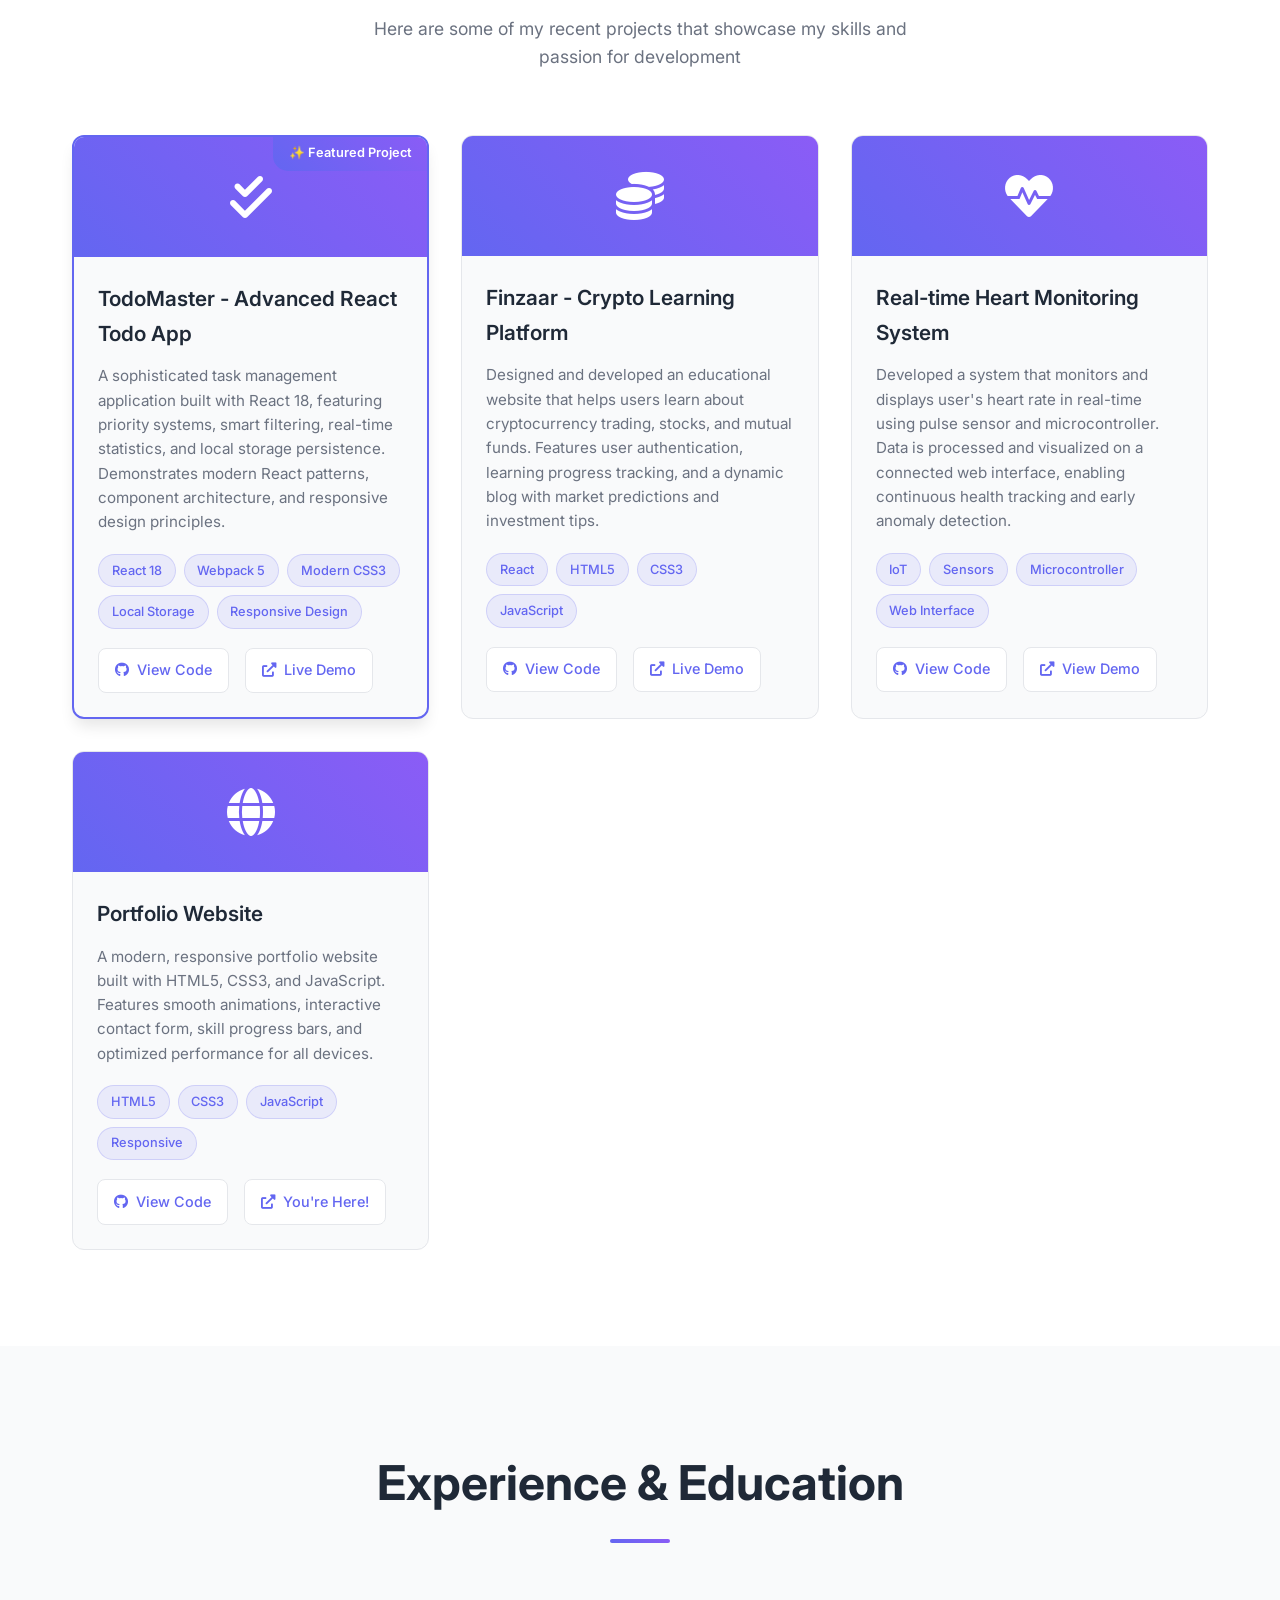
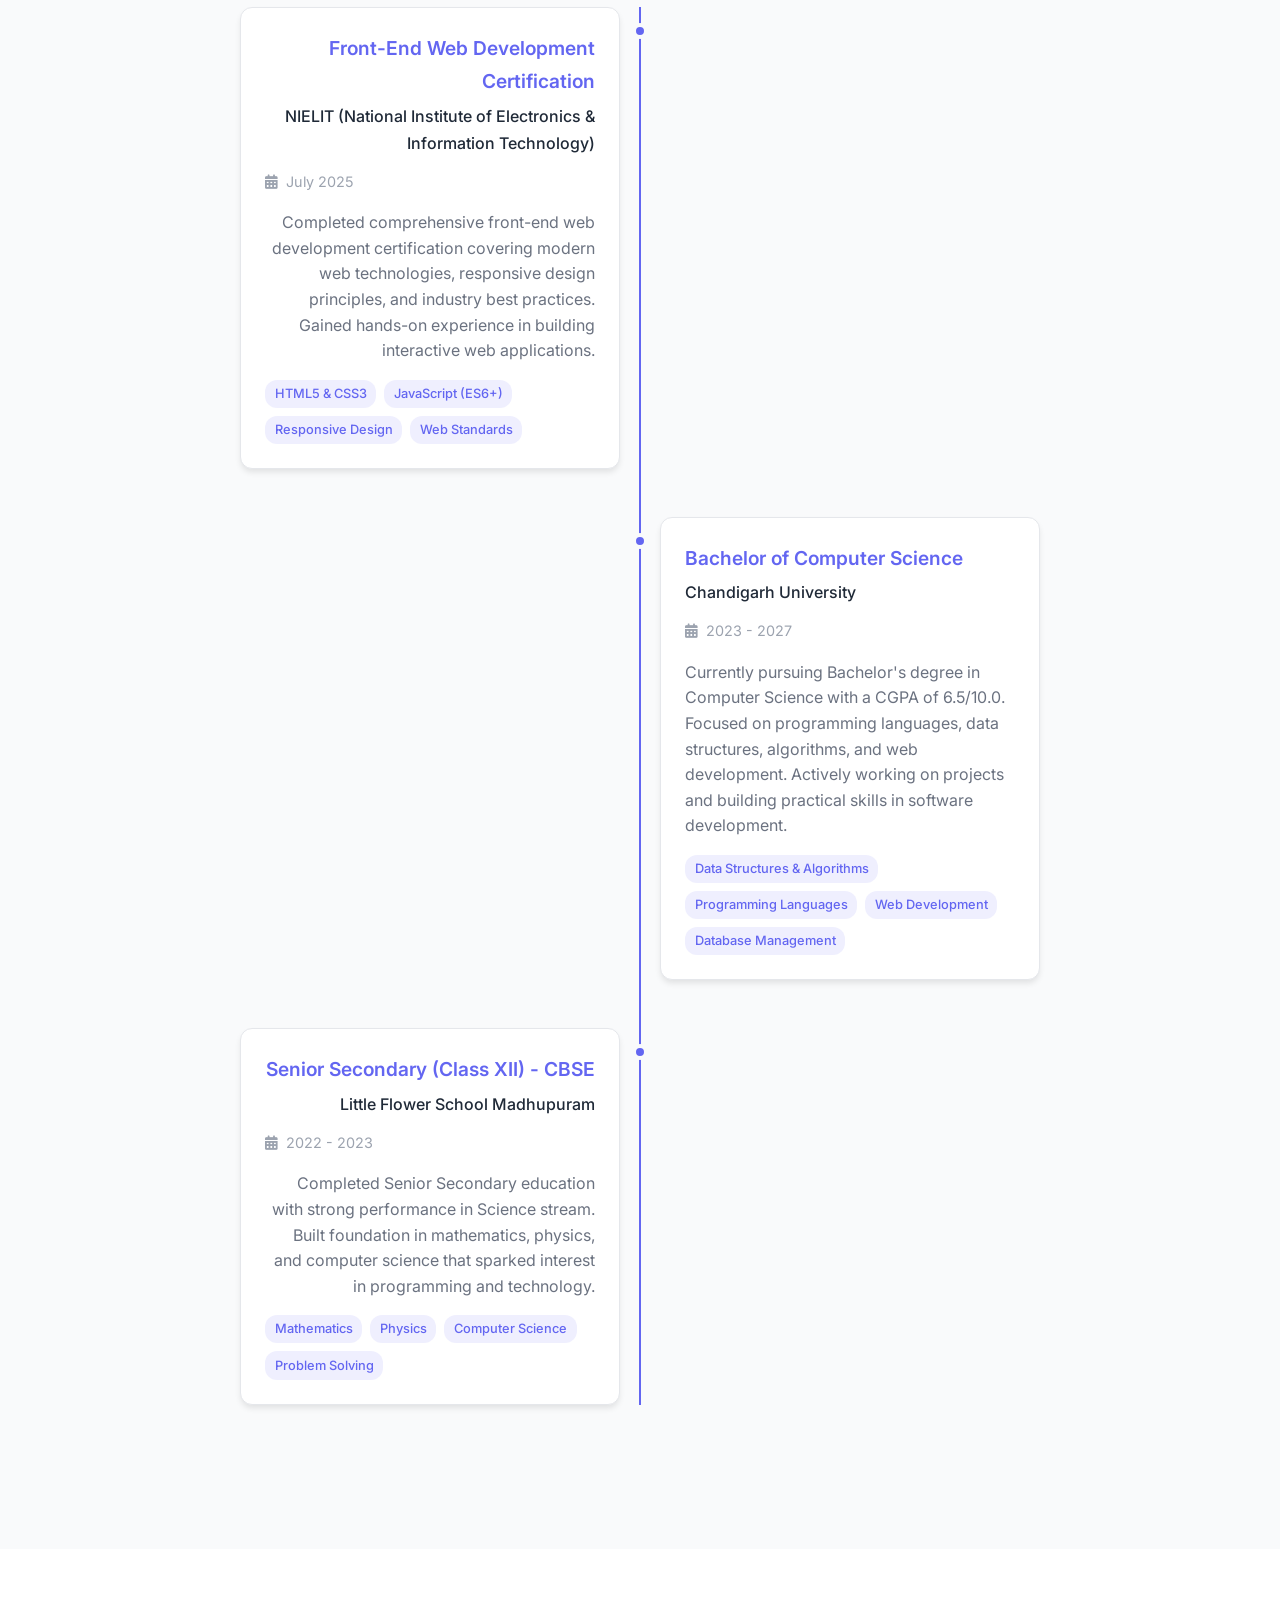
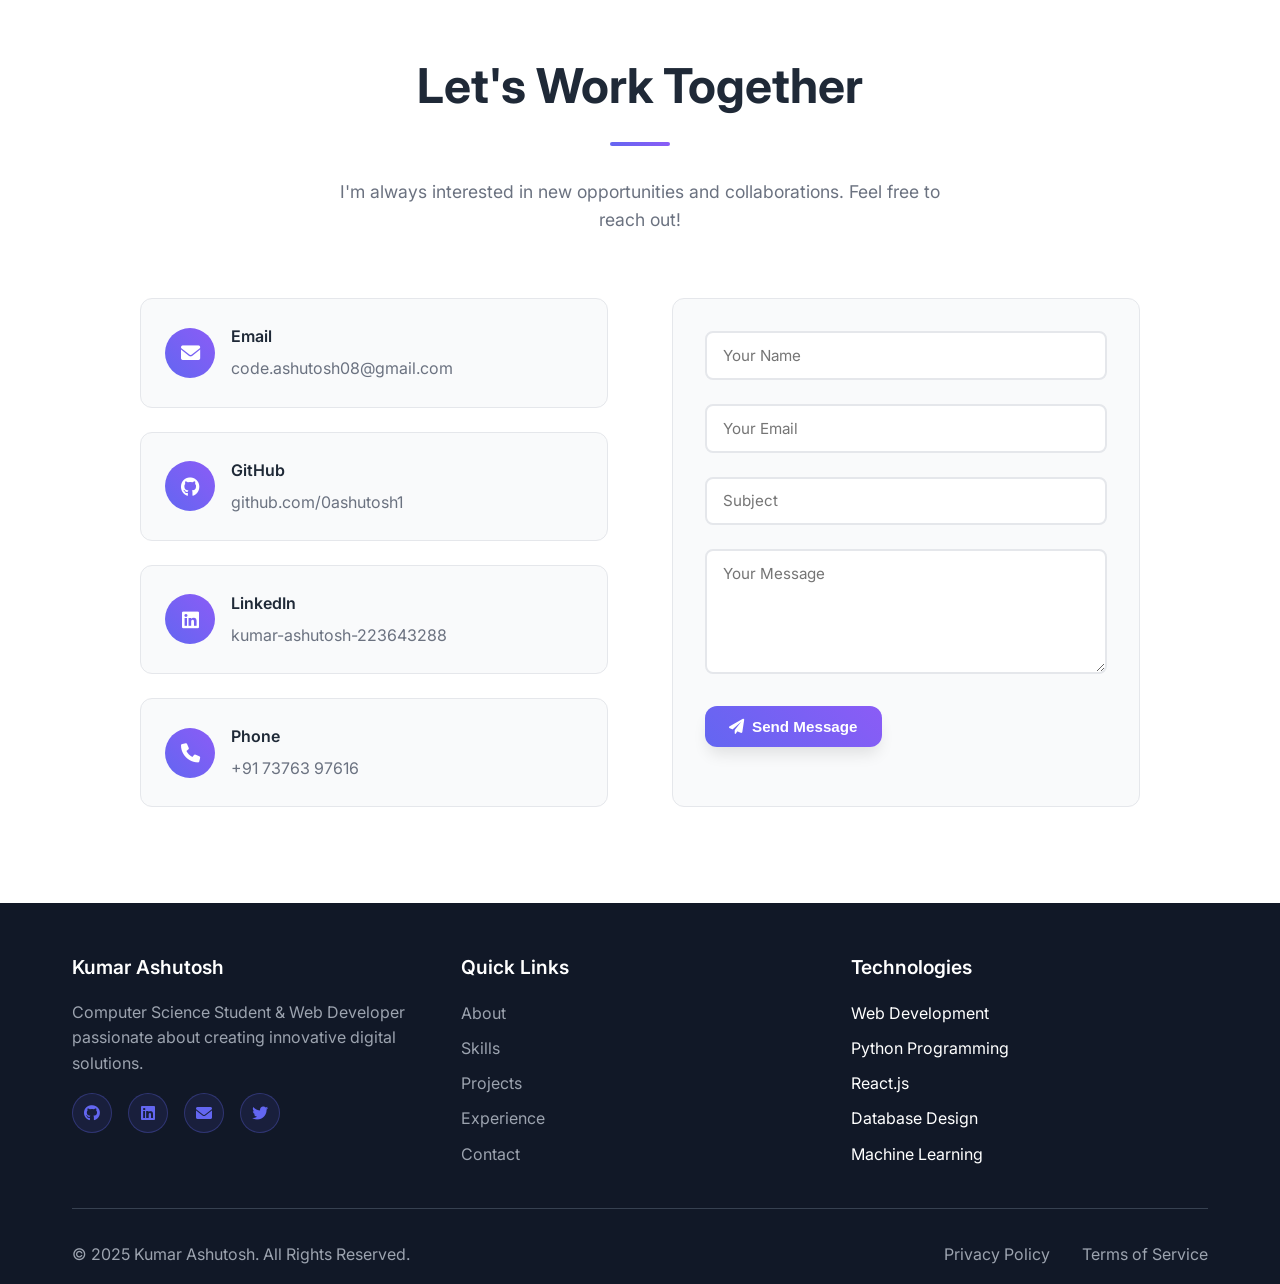
==== commit ece59ca1: "Add TodoMaster React app as featured project  Features: - Added TodoMaster as the first featured pro" ====
--- a/Index.html
+++ b/Index.html
@@ -210,6 +210,33 @@
         <p>Here are some of my recent projects that showcase my skills and passion for development</p>
       </div>
       <div class="project-container">
+        <div class="project-card featured">
+          <div class="project-image">
+            <i class="fas fa-check-double"></i>
+          </div>
+          <div class="project-content">
+            <h3>TodoMaster - Advanced React Todo App</h3>
+            <p>A sophisticated task management application built with React 18, featuring priority systems, smart filtering, real-time statistics, and local storage persistence. Demonstrates modern React patterns, component architecture, and responsive design principles.</p>
+            <div class="project-tech">
+              <span class="tech-tag">React 18</span>
+              <span class="tech-tag">Webpack 5</span>
+              <span class="tech-tag">Modern CSS3</span>
+              <span class="tech-tag">Local Storage</span>
+              <span class="tech-tag">Responsive Design</span>
+            </div>
+            <div class="project-links">
+              <a href="https://github.com/0ashutosh1/todomaster-react" target="_blank" class="project-link">
+                <i class="fab fa-github"></i>
+                View Code
+              </a>
+              <a href="https://0ashutosh1.github.io/todomaster-react" target="_blank" class="project-link">
+                <i class="fas fa-external-link-alt"></i>
+                Live Demo
+              </a>
+            </div>
+          </div>
+        </div>
+        
         <div class="project-card">
           <div class="project-image">
             <i class="fas fa-coins"></i>
--- a/style.css
+++ b/style.css
@@ -617,6 +617,31 @@
   border-color: var(--primary-color);
 }
 
+.project-card.featured {
+  position: relative;
+  border: 2px solid var(--primary-color);
+  box-shadow: var(--shadow-medium);
+}
+
+.project-card.featured::before {
+  content: '✨ Featured Project';
+  position: absolute;
+  top: -1px;
+  right: -1px;
+  background: linear-gradient(45deg, var(--primary-color), var(--secondary-color));
+  color: white;
+  padding: 0.4rem 1rem;
+  border-radius: 0 var(--border-radius) 0 15px;
+  font-size: 0.8rem;
+  font-weight: 600;
+  z-index: 10;
+}
+
+.project-card.featured:hover {
+  transform: translateY(-15px);
+  box-shadow: var(--shadow-heavy);
+}
+
 .project-image {
   height: 120px;
   background: linear-gradient(45deg, var(--primary-color), var(--secondary-color));
--- a/style.css
+++ b/style.css
@@ -617,6 +617,31 @@
   border-color: var(--primary-color);
 }
 
+.project-card.featured {
+  position: relative;
+  border: 2px solid var(--primary-color);
+  box-shadow: var(--shadow-medium);
+}
+
+.project-card.featured::before {
+  content: '✨ Featured Project';
+  position: absolute;
+  top: -1px;
+  right: -1px;
+  background: linear-gradient(45deg, var(--primary-color), var(--secondary-color));
+  color: white;
+  padding: 0.4rem 1rem;
+  border-radius: 0 var(--border-radius) 0 15px;
+  font-size: 0.8rem;
+  font-weight: 600;
+  z-index: 10;
+}
+
+.project-card.featured:hover {
+  transform: translateY(-15px);
+  box-shadow: var(--shadow-heavy);
+}
+
 .project-image {
   height: 120px;
   background: linear-gradient(45deg, var(--primary-color), var(--secondary-color));
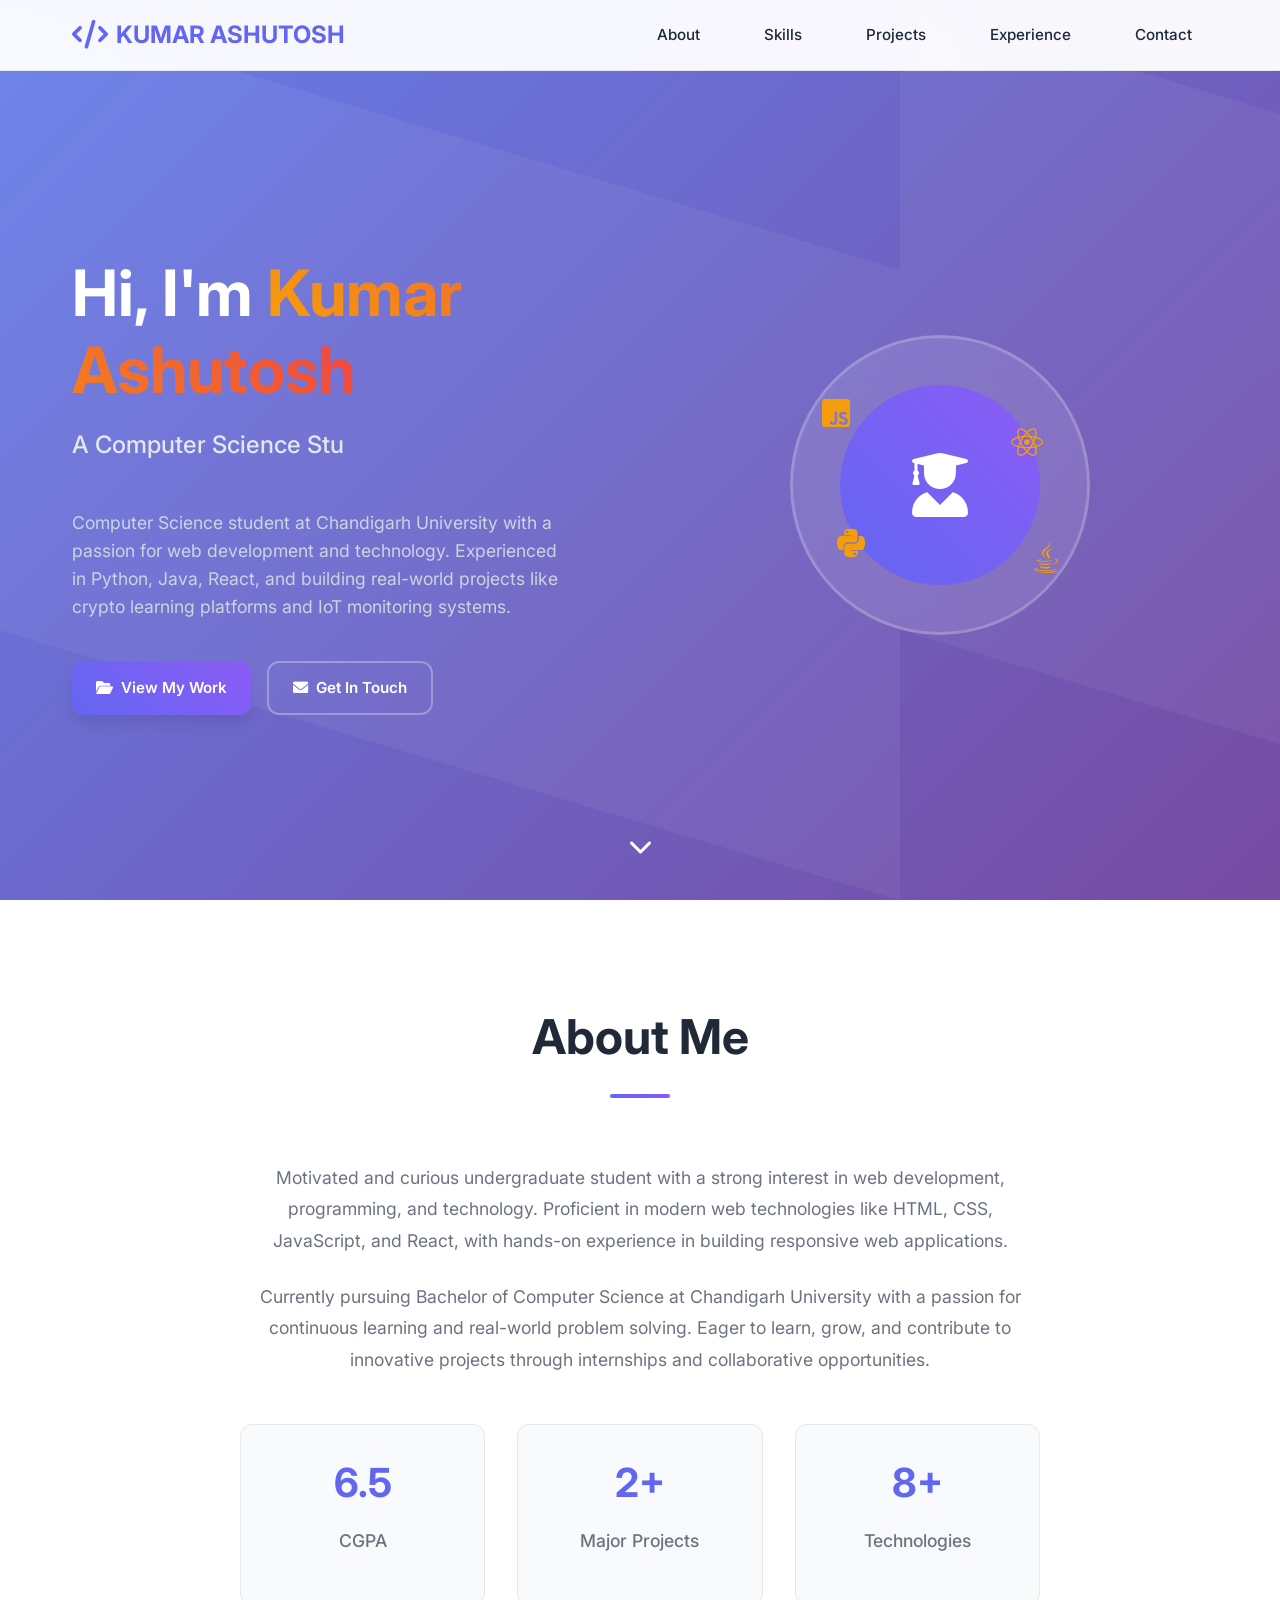
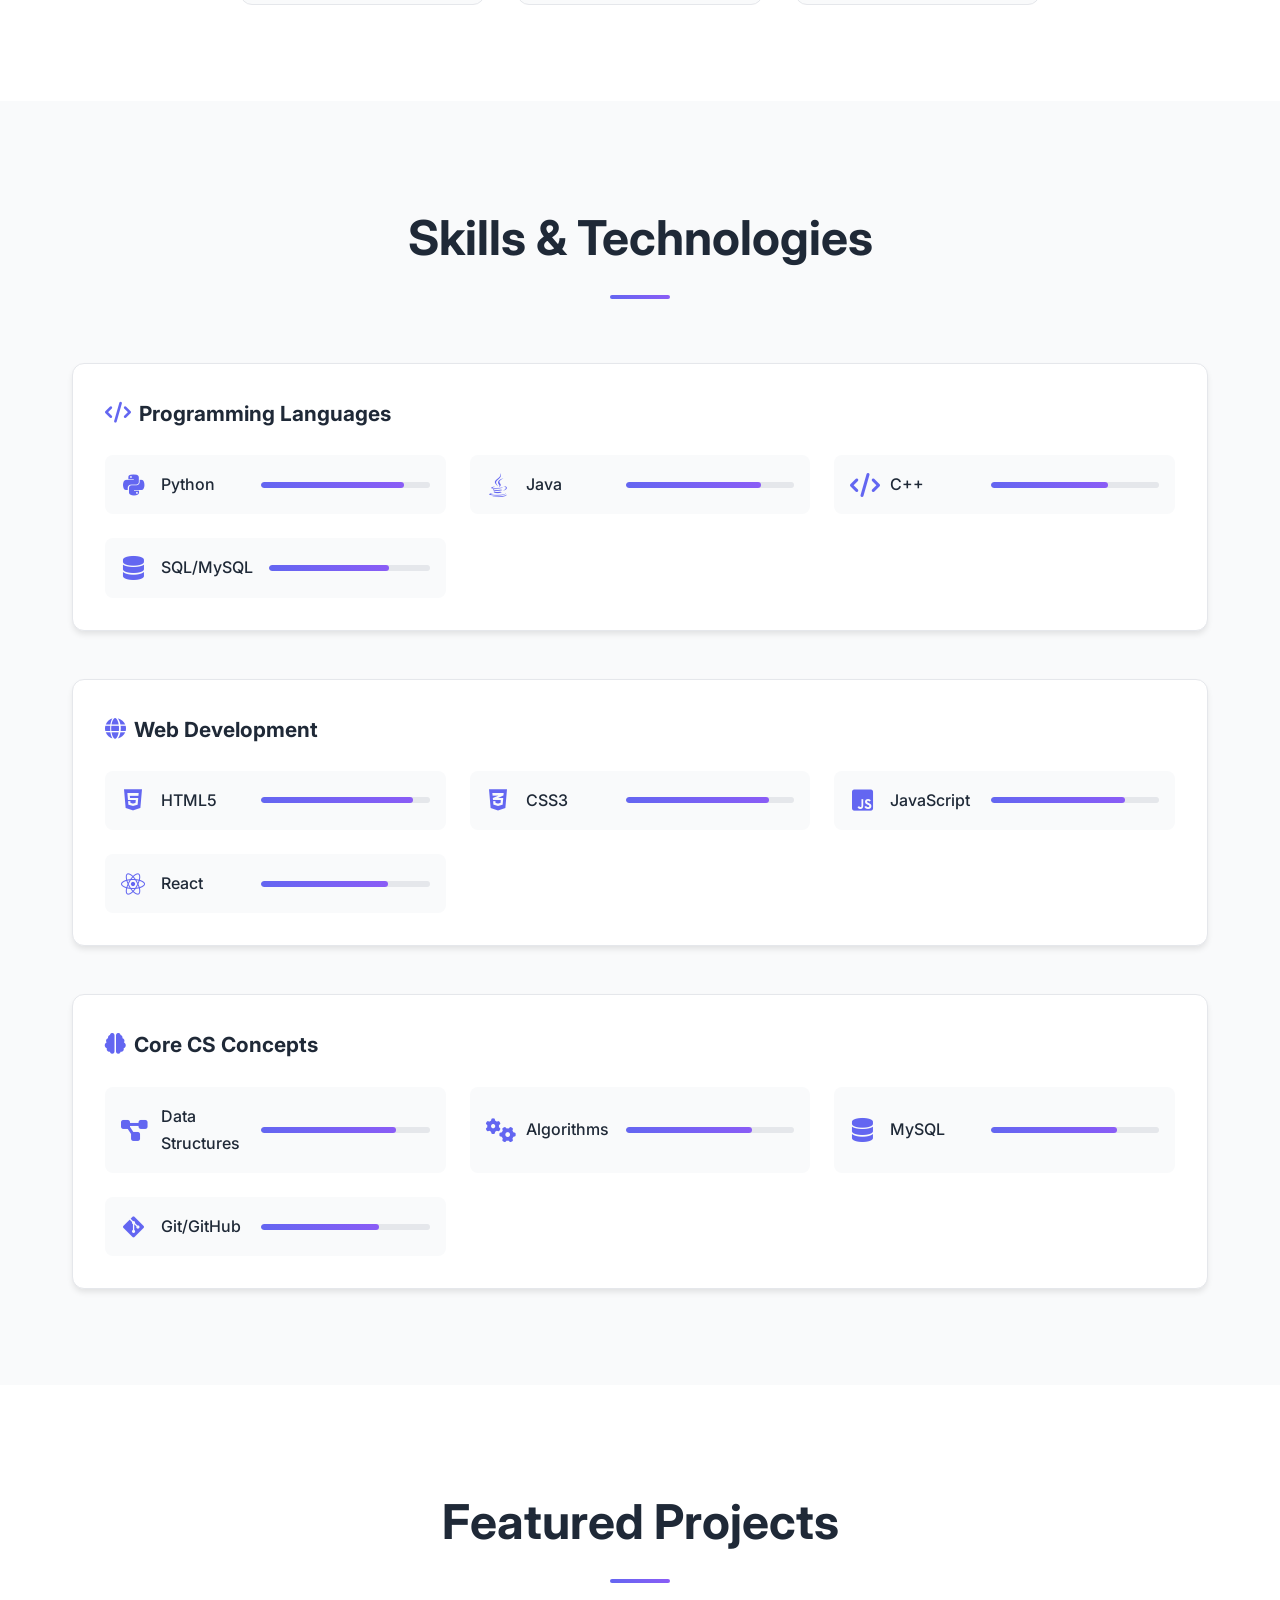
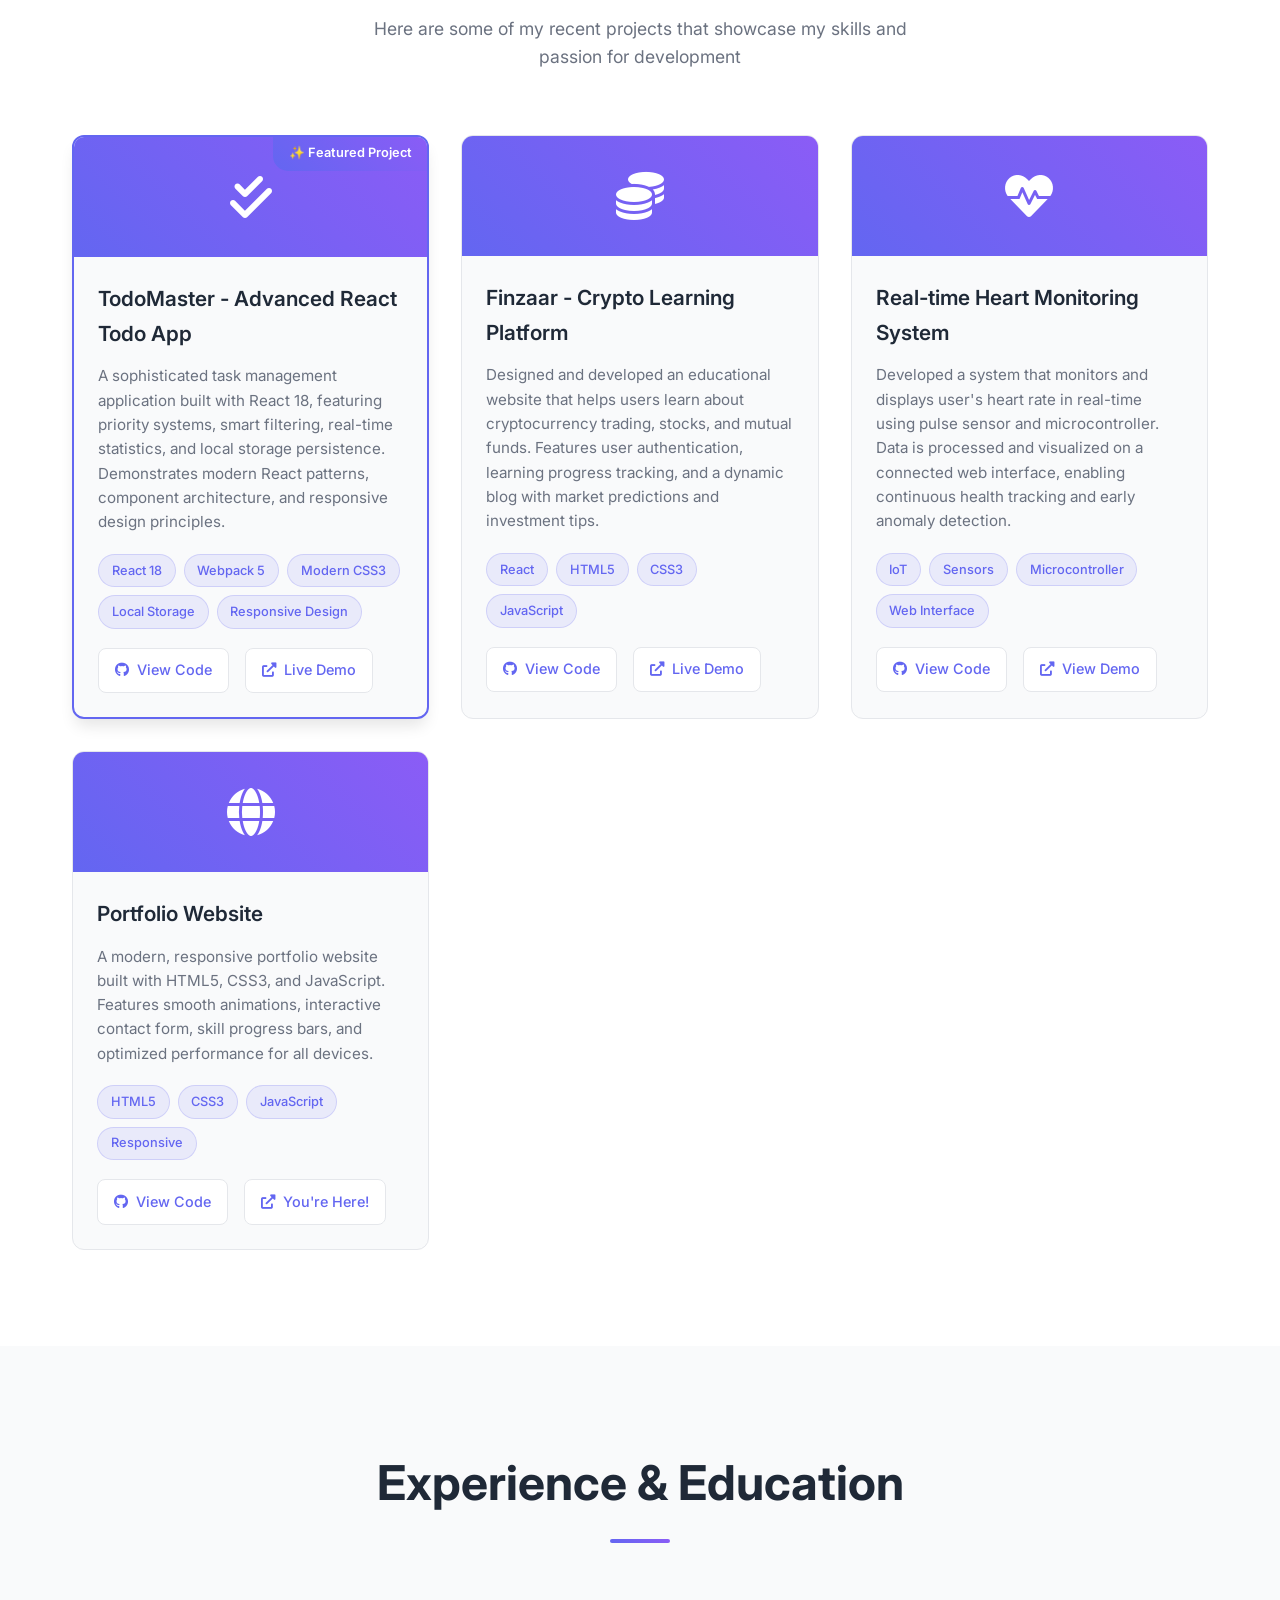
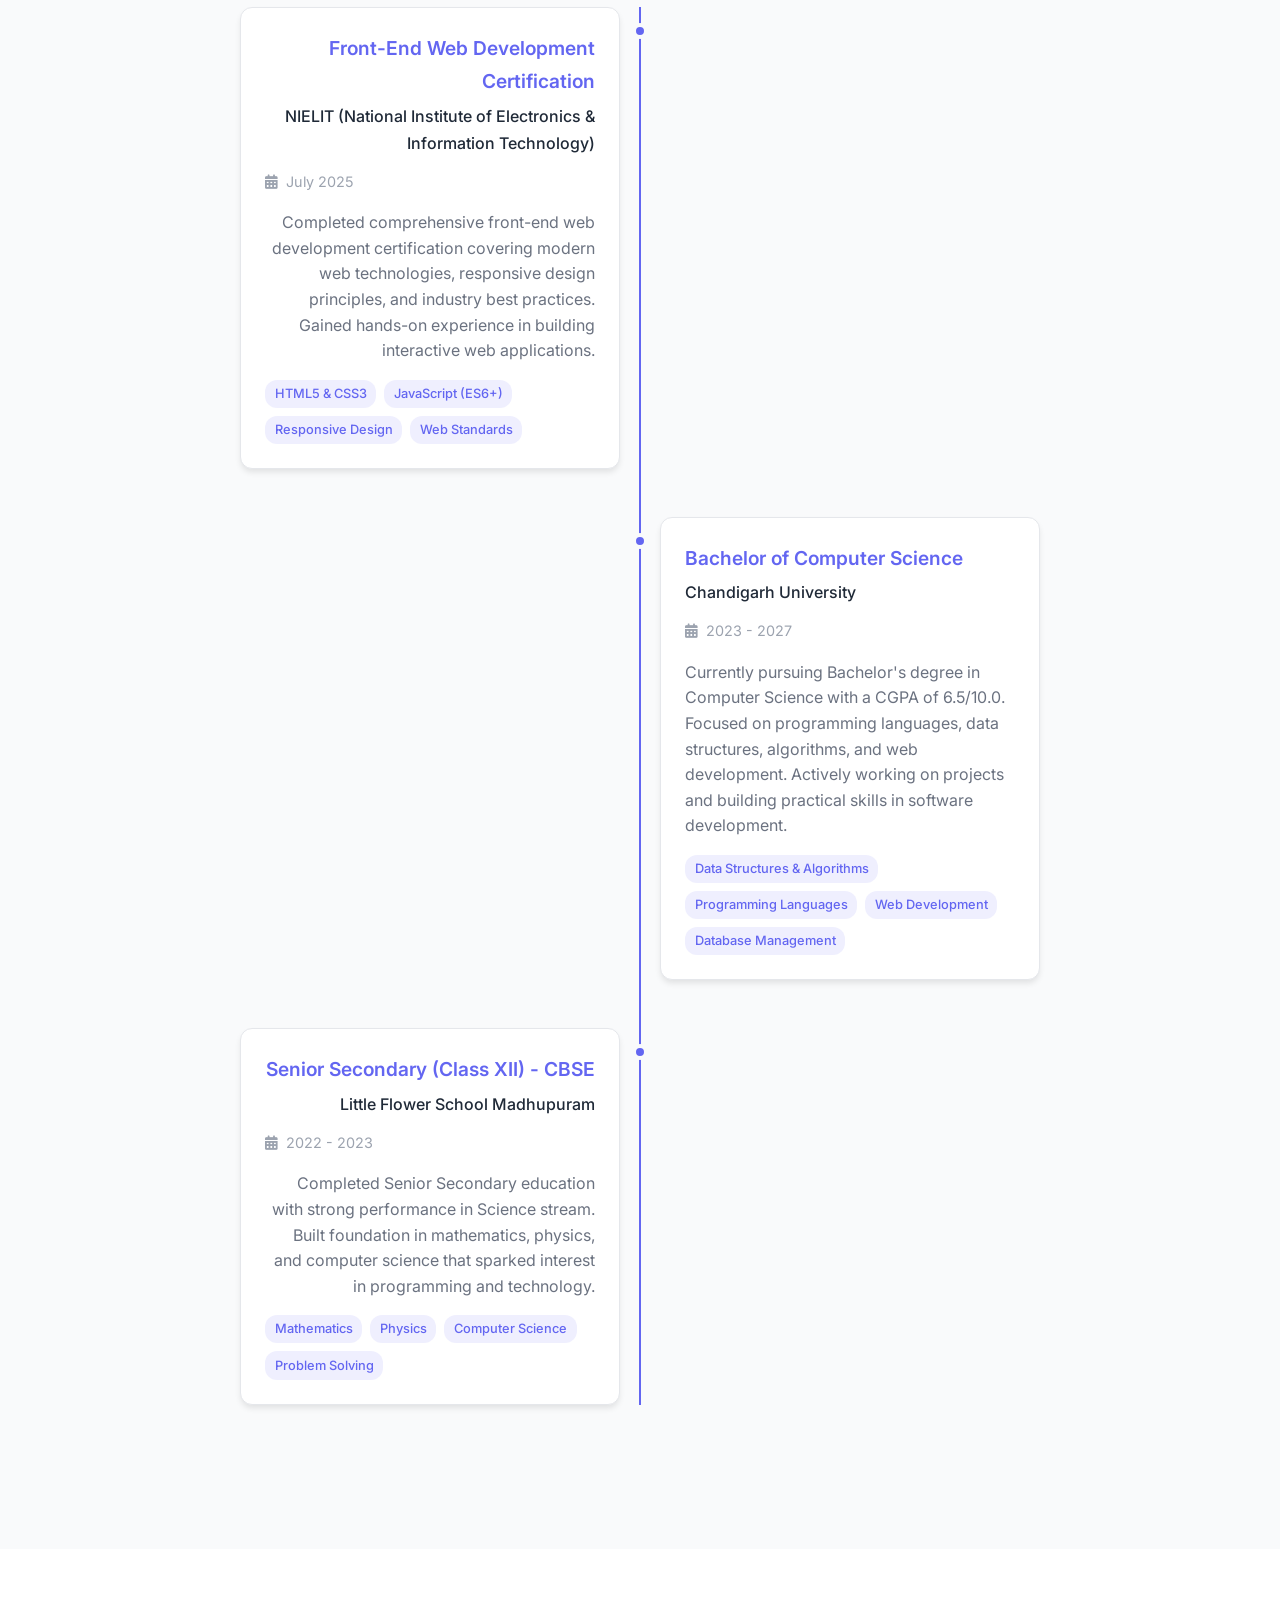
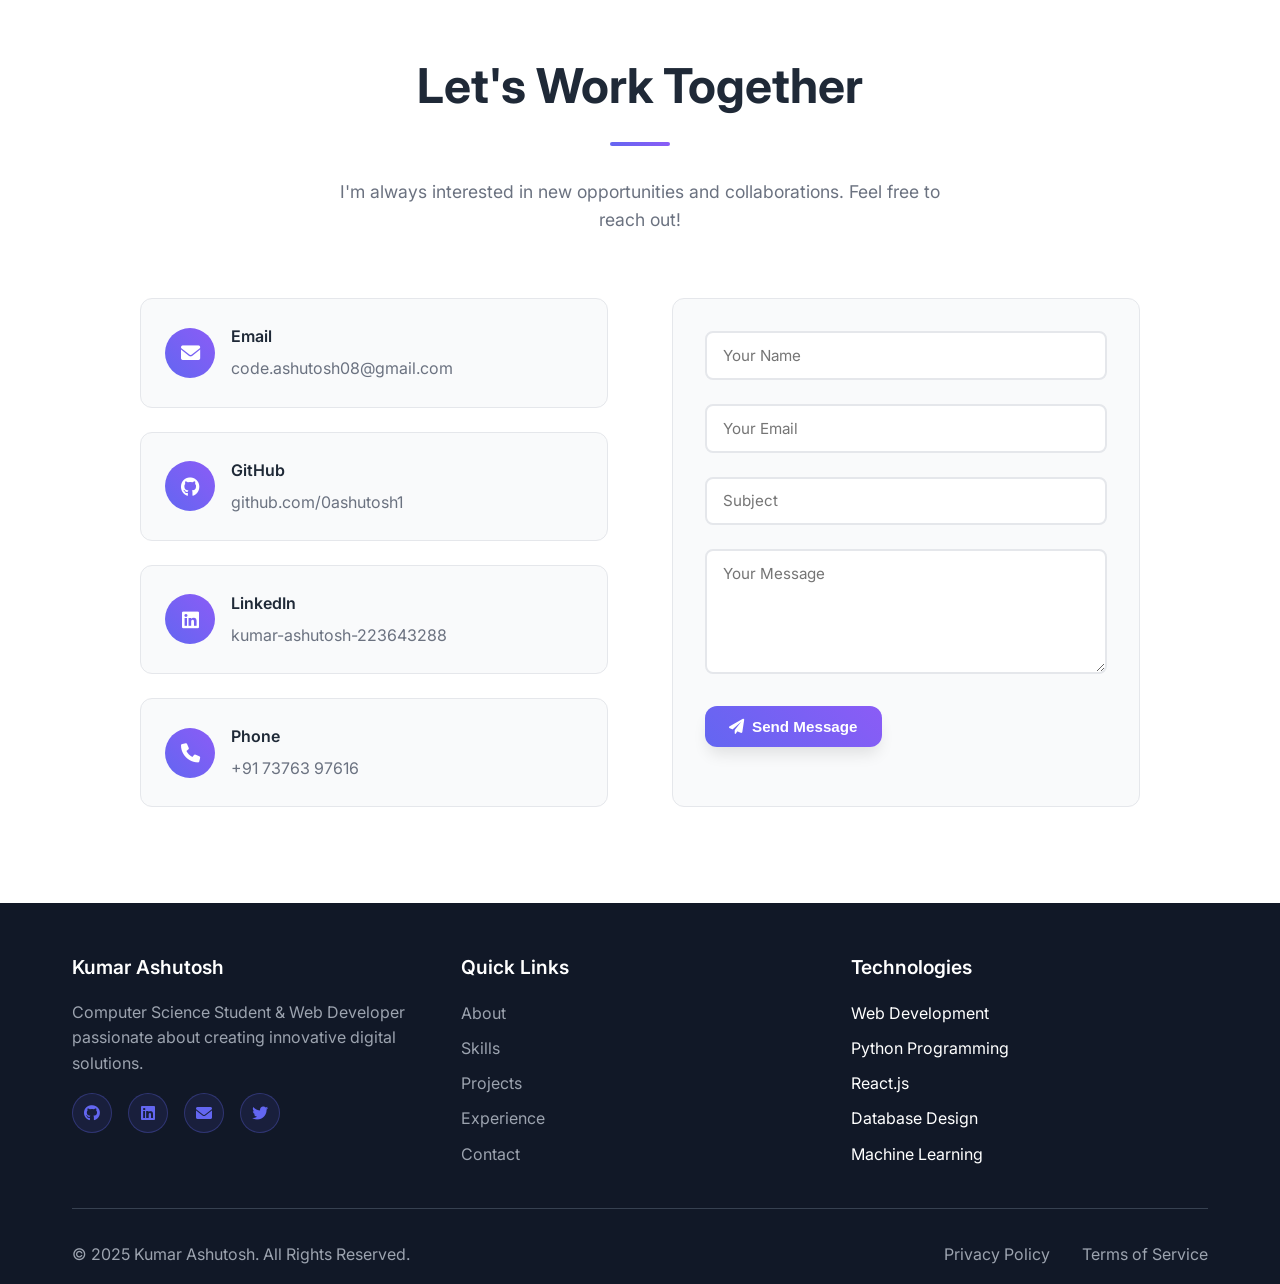
==== commit 878e367f: "Update TodoMaster project links to correct GitHub repository  Updated Links: - GitHub repository: ht" ====
--- a/Index.html
+++ b/Index.html
@@ -225,11 +225,11 @@
               <span class="tech-tag">Responsive Design</span>
             </div>
             <div class="project-links">
-              <a href="https://github.com/0ashutosh1/todomaster-react" target="_blank" class="project-link">
+              <a href="https://github.com/0ashutosh1/TODO-APP" target="_blank" class="project-link">
                 <i class="fab fa-github"></i>
                 View Code
               </a>
-              <a href="https://0ashutosh1.github.io/todomaster-react" target="_blank" class="project-link">
+              <a href="https://0ashutosh1.github.io/TODO-APP/demo.html" target="_blank" class="project-link">
                 <i class="fas fa-external-link-alt"></i>
                 Live Demo
               </a>
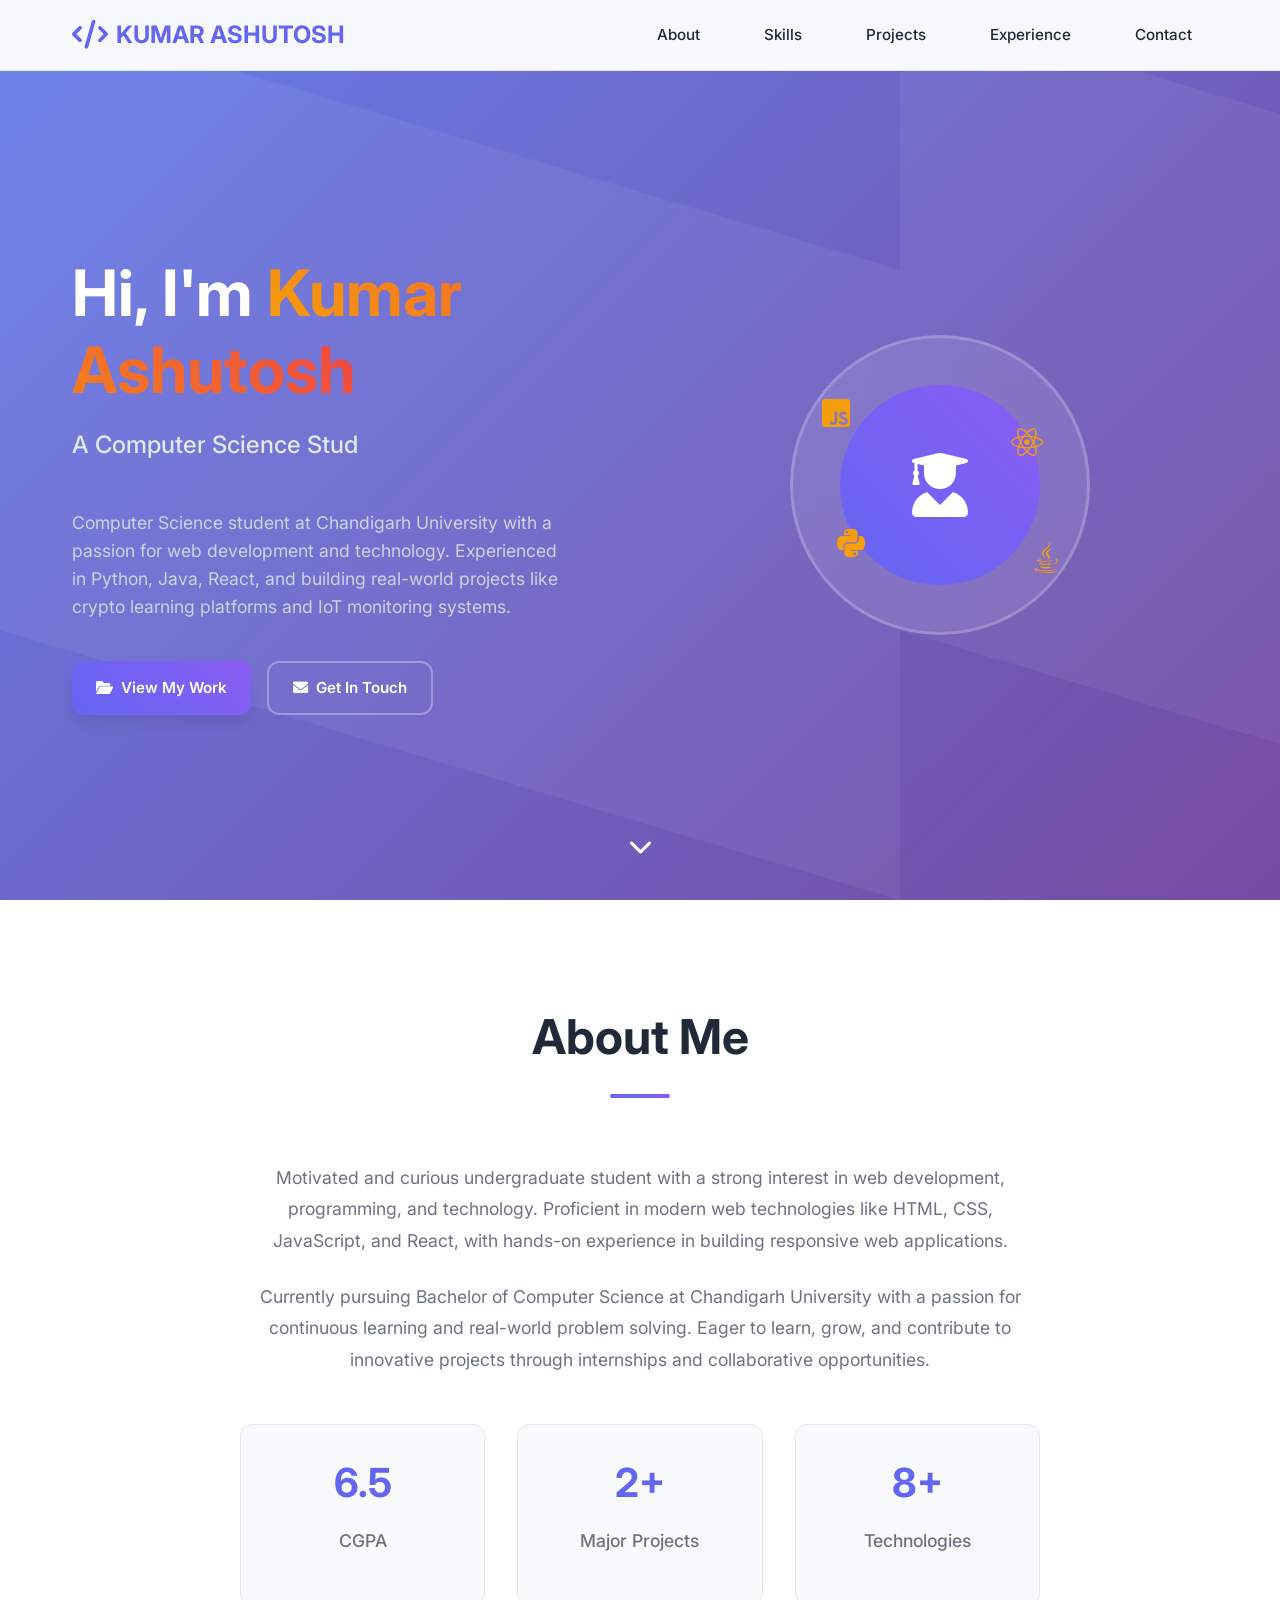
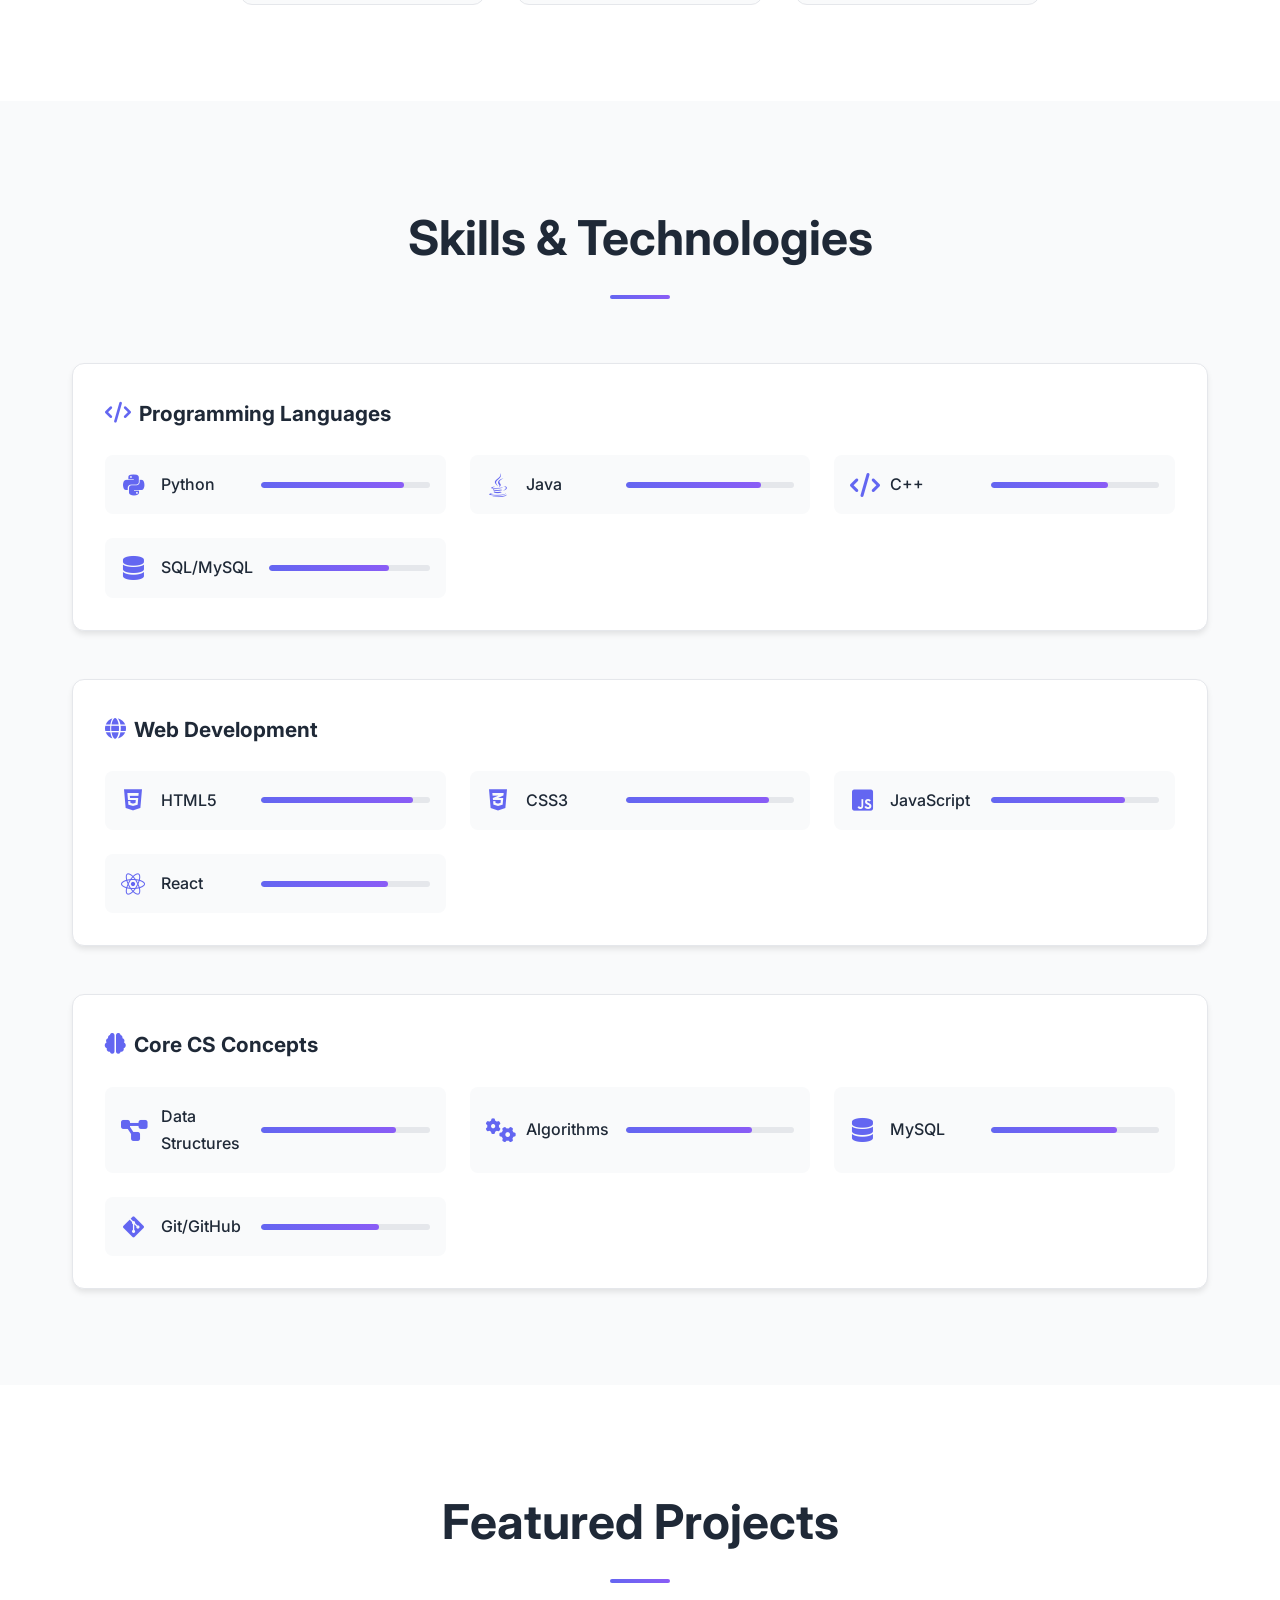
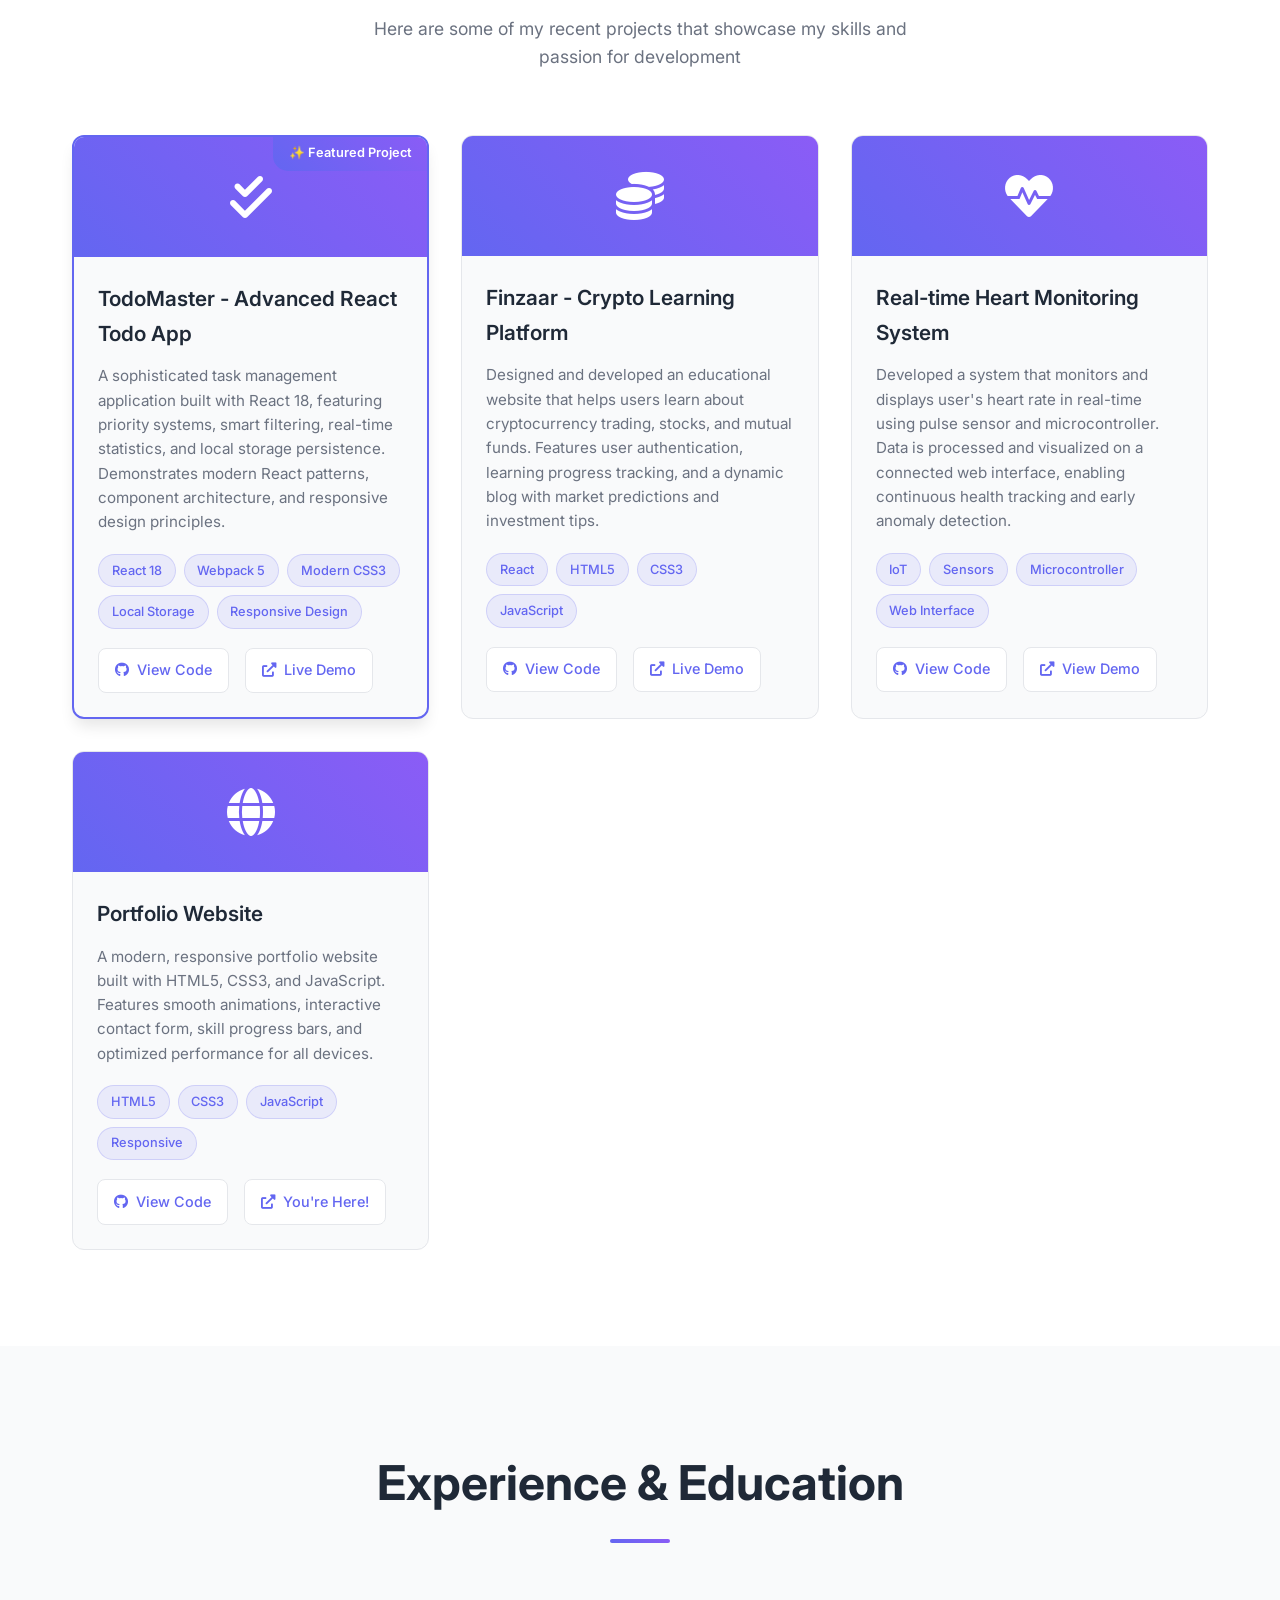
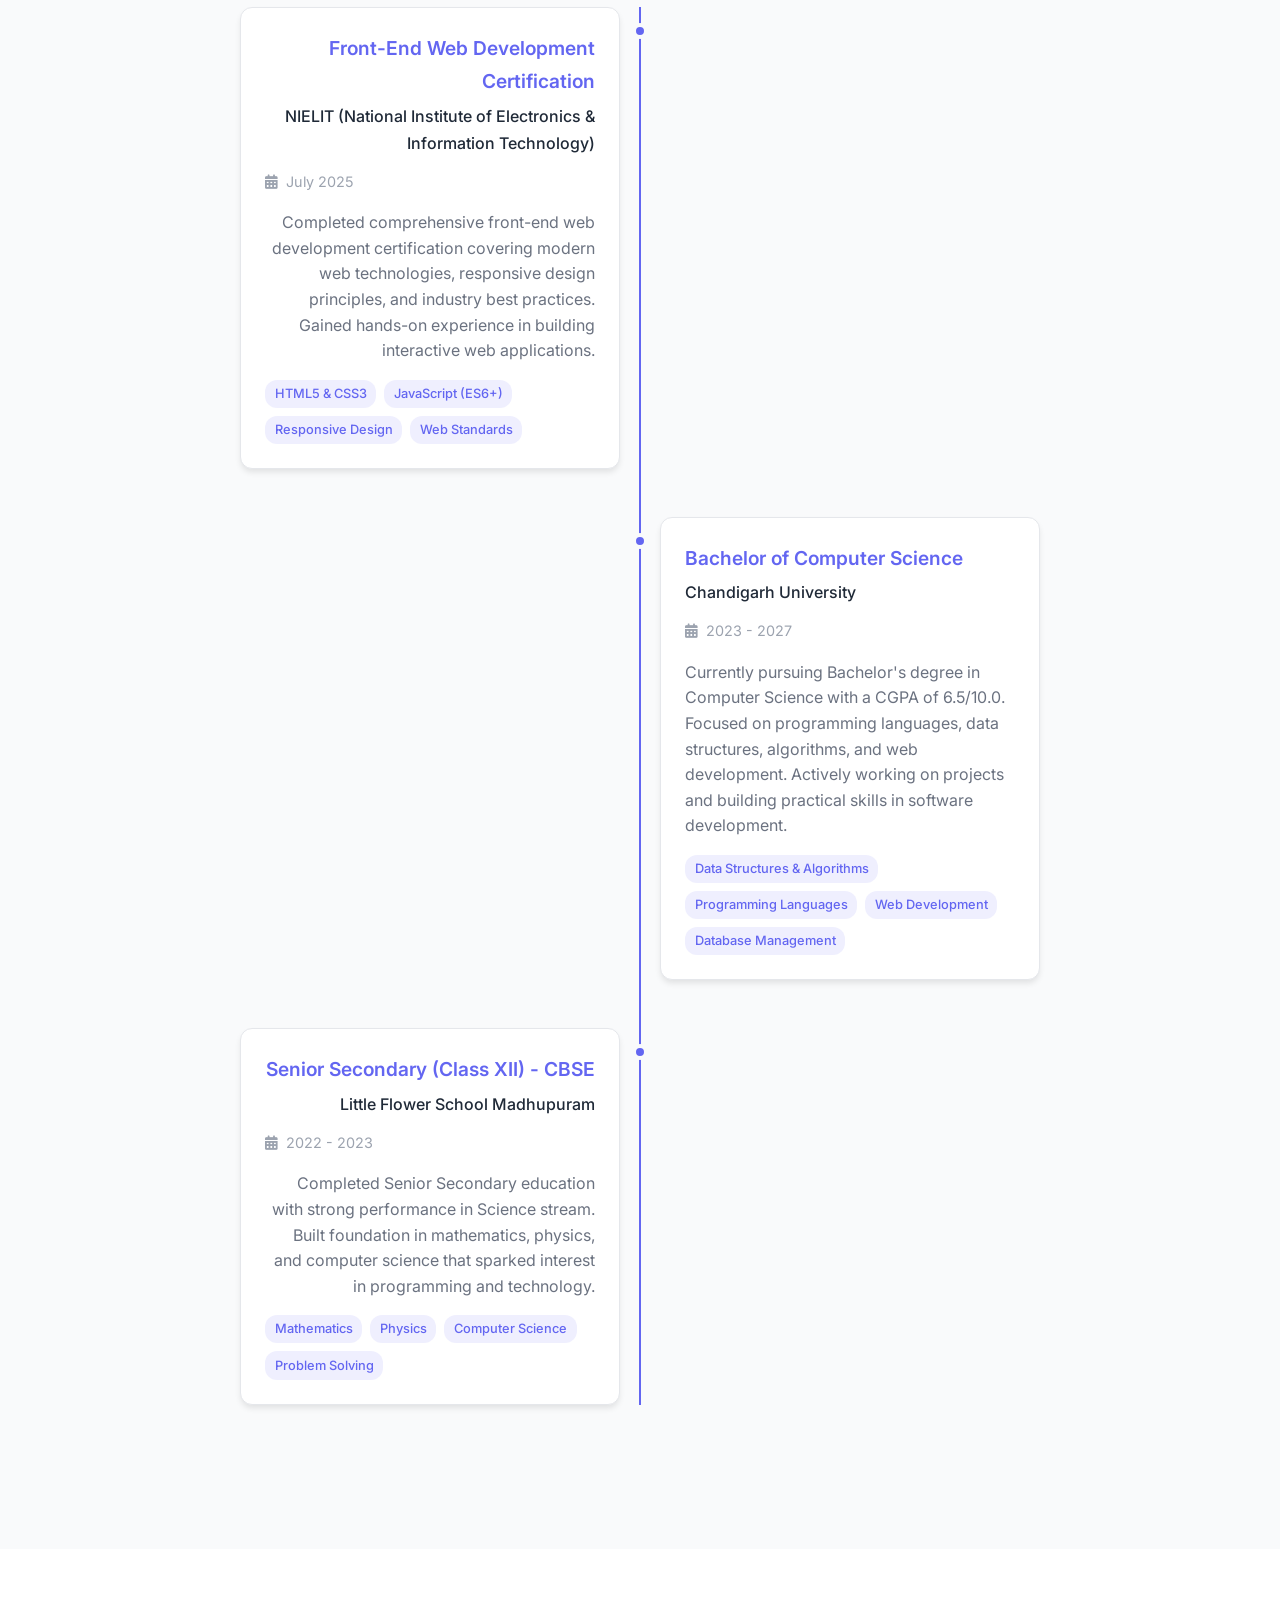
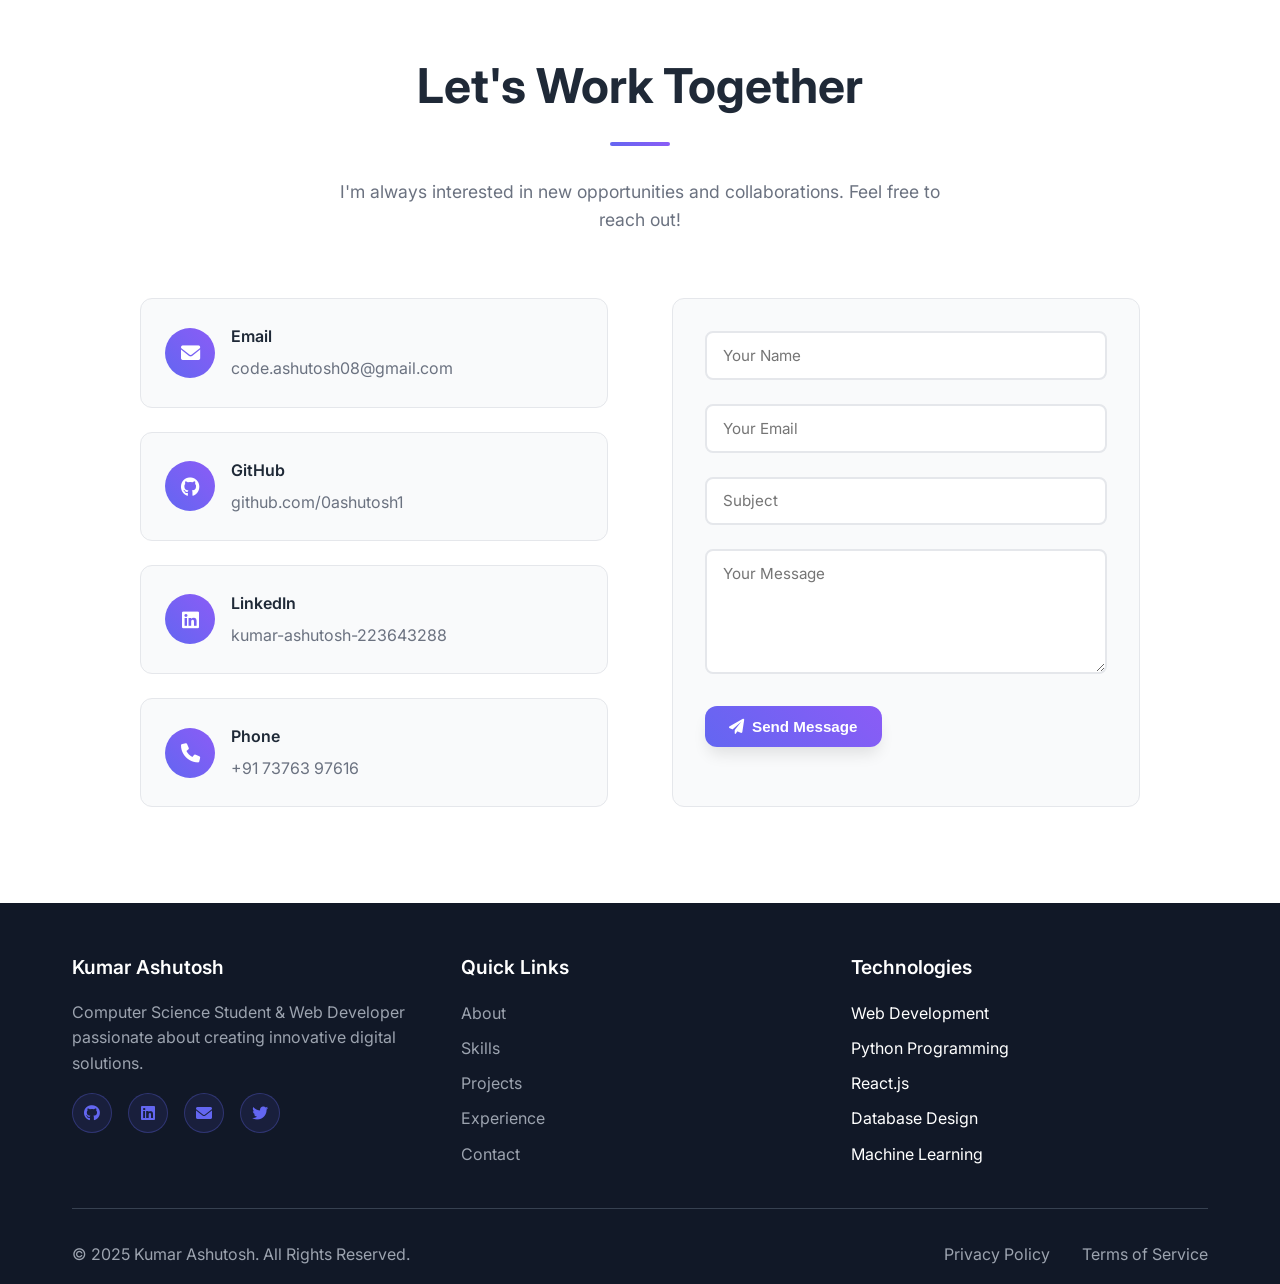
==== commit 177c2992: "Update portfolio with integrated TodoMaster React app - Fixed portfolio TodoMaster project link to u" ====
--- a/Index.html
+++ b/Index.html
@@ -229,7 +229,7 @@
                 <i class="fab fa-github"></i>
                 View Code
               </a>
-              <a href="https://0ashutosh1.github.io/TODO-APP/demo.html" target="_blank" class="project-link">
+              <a href="TODO APP/index.html" class="project-link">
                 <i class="fas fa-external-link-alt"></i>
                 Live Demo
               </a>
